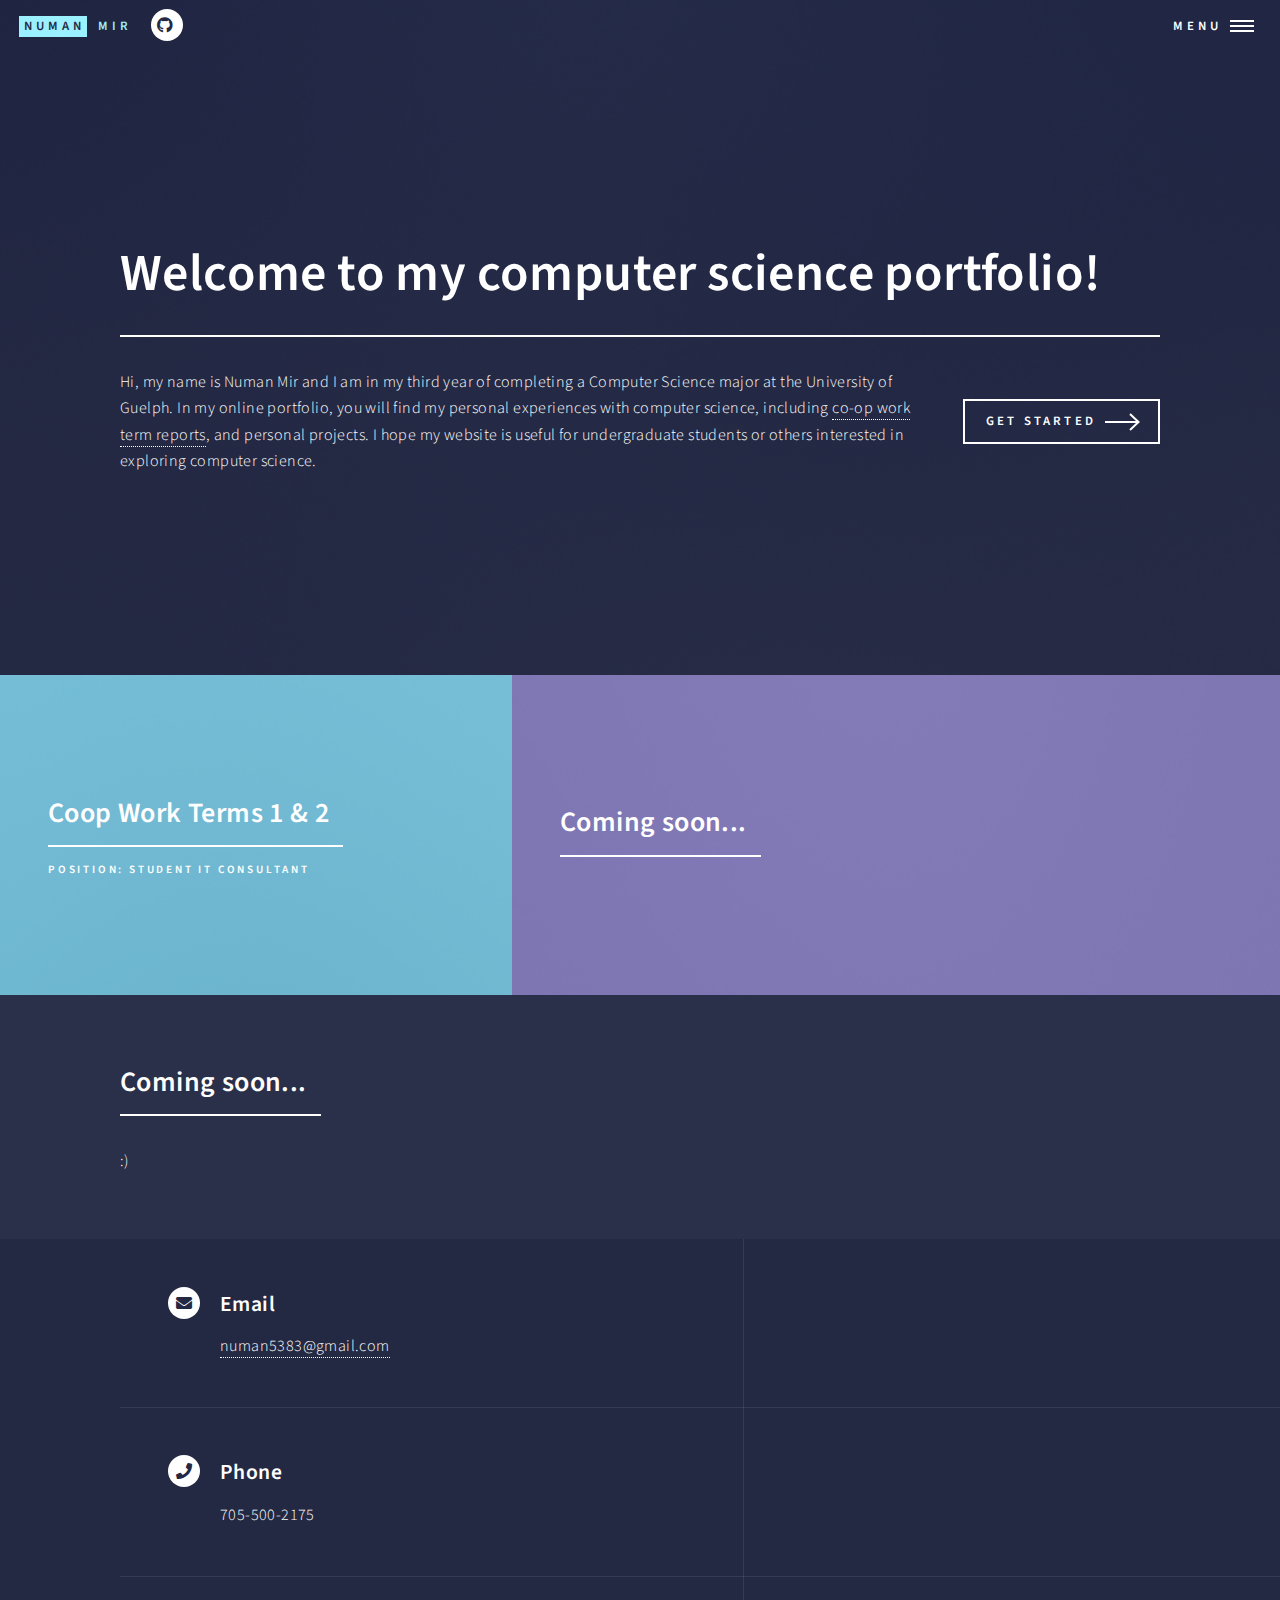
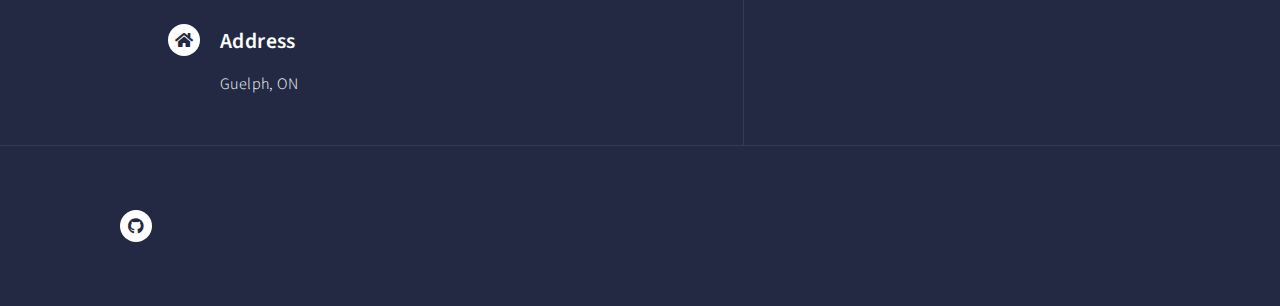
==== index.html @ 73066148 "updating layout" ====
<!DOCTYPE HTML>
<html>
	<head>
		<title>Numan Mir - Computer Science Portfolio</title>
		<meta charset="utf-8" />
		<meta name="viewport" content="width=device-width, initial-scale=1, user-scalable=no" />
		<link rel="stylesheet" href="assets/css/main.css" />
		<noscript><link rel="stylesheet" href="assets/css/noscript.css" /></noscript>
	</head>
	<body class="is-preload">

		<!-- Wrapper -->
			<div id="wrapper">

				<!-- Header -->
					<header id="header" class="alt">
						<a href="index.html" class="logo"><strong>Numan</strong> <span>Mir</span></a>
						<ul class="icons">
								<li><a href="https://github.com/nmir120" class="icon brands alt fa-github"><span class="label">GitHub</span></a></li>
						</ul>
						<nav>
							<a href="#menu">Menu</a>
						</nav>
					</header>

				<!-- Menu -->
					<nav id="menu">
						<ul class="links">
							<li><a href="index.html">Home</a></li>
							<li><a href="wt1_2.html">Co-op Work Terms</a></li>
							<!--
							<li><a href="generic.html">Generic</a></li>
							<li><a href="elements.html">Elements</a></li> 
							-->
						</ul>
							<!--	
							<ul class="actions stacked">
							<li><a href="#" class="button primary fit">Get Started</a></li>
							<li><a href="#" class="button fit">Log In</a></li>
							</ul> -->
					</nav>

				<!-- Banner -->
					<section id="banner" class="major">
						<div class="inner">
							<header class="major">
								<h1>Welcome to my computer science portfolio!</h1>
							</header>
							<div class="content">
								<h20>Hi, my name is Numan Mir and I am in my third year of completing a Computer Science major at the University of Guelph. 
								In my online portfolio, you will find my personal experiences with computer science, including <a href="wt1_2.html" class="link">co-op work term reports</a>, and personal projects.
								I hope my website is useful for undergraduate students or others interested in exploring computer science.
								</h20>
								<ul class="actions">
									<li><a href="#one" class="button next scrolly">Get Started</a></li>
								</ul>
							</div>
						</div>
					</section>

				<!-- Main -->
					<div id="main">

						<!-- One -->
							<section id="one" class="tiles">
								<article>
									<span class="image">
										<img src="images/pic01.jpg" alt="" />
									</span>
									<header class="major">
										<h3><a href="wt1_2.html" class="link">Coop Work Terms 1 & 2</a></h3>
										<p>Position: Student IT Consultant</p>
									</header>
								</article>
								<article>
									<span class="image">
										<img src="images/pic02.jpg" alt="" />
									</span>
									<header class="major">
										<h3>Coming soon...</h3>
									</header>
								</article>
							
							</section>

						<!-- Two -->
							<section id="two">
								<div class="inner">
									<header class="major">
										<h2>Coming soon...</h2>
									</header>
									<p>:)</p>
									
								</div>
							</section>

					</div>

				<!-- Contact -->
					<section id="contact">
						<div class="inner">
						<!--	<section>
								<form method="post" action="#">
									<div class="fields">
										<div class="field half">
											<label for="name">Name</label>
											<input type="text" name="name" id="name" />
										</div>
										<div class="field half">
											<label for="email">Email</label>
											<input type="text" name="email" id="email" />
										</div>
										<div class="field">
											<label for="message">Message</label>
											<textarea name="message" id="message" rows="6"></textarea>
										</div>
									</div>
									<ul class="actions">
										<li><input type="submit" value="Send Message" class="primary" /></li>
										<li><input type="reset" value="Clear" /></li>
									</ul>
								</form>
							</section> -->
							<section class="split">
								<section>
									<div class="contact-method">
										<span class="icon solid alt fa-envelope"></span>
										<h3>Email</h3>
										<a href="#">numan5383@gmail.com</a>
									</div>
								</section>
								<section>
									<div class="contact-method">
										<span class="icon solid alt fa-phone"></span>
										<h3>Phone</h3>
										<span>705-500-2175</span>
									</div>
								</section>
								<section>
									<div class="contact-method">
										<span class="icon solid alt fa-home"></span>
										<h3>Address</h3>
										<span>Guelph, ON</span>
									</div>
								</section>
							</section>
						</div>
					</section>

				<!-- Footer -->
					<footer id="footer">
						<div class="inner">
							<ul class="icons">
								<!-- <li><a href="#" class="icon brands alt fa-twitter"><span class="label">Twitter</span></a></li> 
								<li><a href="#" class="icon brands alt fa-facebook-f"><span class="label">Facebook</span></a></li>
								<li><a href="#" class="icon brands alt fa-instagram"><span class="label">Instagram</span></a></li> 
								<li><a href="#" class="icon brands alt fa-linkedin-in"><span class="label">LinkedIn</span></a></li>-->
								<li><a href="#" class="icon brands alt fa-github"><span class="label">GitHub</span></a></li>
								
							</ul>
							
						</div>
					</footer>

			</div>

		<!-- Scripts -->
			<script src="assets/js/jquery.min.js"></script>
			<script src="assets/js/jquery.scrolly.min.js"></script>
			<script src="assets/js/jquery.scrollex.min.js"></script>
			<script src="assets/js/browser.min.js"></script>
			<script src="assets/js/breakpoints.min.js"></script>
			<script src="assets/js/util.js"></script>
			<script src="assets/js/main.js"></script>

	</body>
</html>
---- assets/css/main.css ----
@import url(fontawesome-all.min.css);
@import url("https://fonts.googleapis.com/css?family=Source+Sans+Pro:300,300italic,600,600italic");

/*
	Forty by HTML5 UP
	html5up.net | @ajlkn
	Free for personal and commercial use under the CCA 3.0 license (html5up.net/license)
*/

html, body, div, span, applet, object,
iframe, h1, h2, h3, h4, h5, h6, p, blockquote,
pre, a, abbr, acronym, address, big, cite,
code, del, dfn, em, img, ins, kbd, q, s, samp,
small, strike, strong, sub, sup, tt, var, b,
u, i, center, dl, dt, dd, ol, ul, li, fieldset,
form, label, legend, table, caption, tbody,
tfoot, thead, tr, th, td, article, aside,
canvas, details, embed, figure, figcaption,
footer, header, hgroup, menu, nav, output, ruby,
section, summary, time, mark, audio, video {
	margin: 0;
	padding: 0;
	border: 0;
	font-size: 100%;
	font: inherit;
	vertical-align: baseline;}

article, aside, details, figcaption, figure,
footer, header, hgroup, menu, nav, section {
	display: block;}

body {
	line-height: 1;
}

ol, ul {
	list-style: none;
}

blockquote, q {
	quotes: none;
}

	blockquote:before, blockquote:after, q:before, q:after {
		content: '';
		content: none;
	}

table {
	border-collapse: collapse;
	border-spacing: 0;
}

body {
	-webkit-text-size-adjust: none;
}

mark {
	background-color: transparent;
	color: inherit;
}

input::-moz-focus-inner {
	border: 0;
	padding: 0;
}

input, select, textarea {
	-moz-appearance: none;
	-webkit-appearance: none;
	-ms-appearance: none;
	appearance: none;
}

/* Basic */

	@-ms-viewport {
		width: device-width;
	}

	body {
		-ms-overflow-style: scrollbar;
	}

	@media screen and (max-width: 480px) {

		html, body {
			min-width: 320px;
		}

	}

	html {
		box-sizing: border-box;
	}

	*, *:before, *:after {
		box-sizing: inherit;
	}

	body {
		background: #242943;
	}

		body.is-preload *, body.is-preload *:before, body.is-preload *:after {
			-moz-animation: none !important;
			-webkit-animation: none !important;
			-ms-animation: none !important;
			animation: none !important;
			-moz-transition: none !important;
			-webkit-transition: none !important;
			-ms-transition: none !important;
			transition: none !important;
		}

/* Type */

	body, input, select, textarea {
		color: #ffffff;
		font-family: "Source Sans Pro", Helvetica, sans-serif;
		font-size: 17pt;
		font-weight: 300;
		letter-spacing: 0.025em;
		line-height: 1.65;
	}

		@media screen and (max-width: 1680px) {

			body, input, select, textarea {
				font-size: 14pt;
			}

		}

		@media screen and (max-width: 1280px) {

			body, input, select, textarea {
				font-size: 12pt;
			}

		}

		@media screen and (max-width: 360px) {

			body, input, select, textarea {
				font-size: 11pt;
			}

		}

	a {
		-moz-transition: color 0.2s ease-in-out, border-bottom-color 0.2s ease-in-out;
		-webkit-transition: color 0.2s ease-in-out, border-bottom-color 0.2s ease-in-out;
		-ms-transition: color 0.2s ease-in-out, border-bottom-color 0.2s ease-in-out;
		transition: color 0.2s ease-in-out, border-bottom-color 0.2s ease-in-out;
		border-bottom: dotted 1px;
		color: inherit;
		text-decoration: none;
	}

		a:hover {
			border-bottom-color: transparent;
			color: #9bf1ff !important;
		}

		a:active {
			color: #53e3fb !important;
		}

	strong, b {
		color: #ffffff;
		font-weight: 600;
	}

	em, i {
		font-style: italic;
	}

	p {
		margin: 0 0 2em 0;
	}

	h1, h2, h3, h4, h5, h6 {
		color: #ffffff;
		font-weight: 600;
		line-height: 1.65;
		margin: 0 0 1em 0;
	}

		h1 a, h2 a, h3 a, h4 a, h5 a, h6 a {
			color: inherit;
			border-bottom: 0;
		}

	h1 {
		font-size: 2.5em;
	}

	h2 {
		font-size: 1.75em;
	}

	h3 {
		font-size: 1.35em;
	}

	h4 {
		font-size: 1.1em;
	}

	h5 {
		font-size: 0.9em;
	}

	h6 {
		font-size: 0.7em;
	}

	@media screen and (max-width: 736px) {

		h1 {
			font-size: 2em;
		}

		h2 {
			font-size: 1.5em;
		}

		h3 {
			font-size: 1.25em;
		}

	}

	sub {
		font-size: 0.8em;
		position: relative;
		top: 0.5em;
	}

	sup {
		font-size: 0.8em;
		position: relative;
		top: -0.5em;
	}

	blockquote {
		border-left: solid 4px rgba(212, 212, 255, 0.1);
		font-style: italic;
		margin: 0 0 2em 0;
		padding: 0.5em 0 0.5em 2em;
	}

	code {
		background: rgba(212, 212, 255, 0.035);
		font-family: "Courier New", monospace;
		font-size: 0.9em;
		margin: 0 0.25em;
		padding: 0.25em 0.65em;
	}

	pre {
		-webkit-overflow-scrolling: touch;
		font-family: "Courier New", monospace;
		font-size: 0.9em;
		margin: 0 0 2em 0;
	}

		pre code {
			display: block;
			line-height: 1.75;
			padding: 1em 1.5em;
			overflow-x: auto;
		}

	hr {
		border: 0;
		border-bottom: solid 1px rgba(212, 212, 255, 0.1);
		margin: 2em 0;
	}

		hr.major {
			margin: 3em 0;
		}

	.align-left {
		text-align: left;
	}

	.align-center {
		text-align: center;
	}

	.align-right {
		text-align: right;
	}

/* Row */

	.row {
		display: flex;
		flex-wrap: wrap;
		box-sizing: border-box;
		align-items: stretch;
	}

		.row > * {
			box-sizing: border-box;
		}

		.row.gtr-uniform > * > :last-child {
			margin-bottom: 0;
		}

		.row.aln-left {
			justify-content: flex-start;
		}

		.row.aln-center {
			justify-content: center;
		}

		.row.aln-right {
			justify-content: flex-end;
		}

		.row.aln-top {
			align-items: flex-start;
		}

		.row.aln-middle {
			align-items: center;
		}

		.row.aln-bottom {
			align-items: flex-end;
		}

		.row > .imp {
			order: -1;
		}

		.row > .col-1 {
			width: 8.33333%;
		}

		.row > .off-1 {
			margin-left: 8.33333%;
		}

		.row > .col-2 {
			width: 16.66667%;
		}

		.row > .off-2 {
			margin-left: 16.66667%;
		}

		.row > .col-3 {
			width: 25%;
		}

		.row > .off-3 {
			margin-left: 25%;
		}

		.row > .col-4 {
			width: 33.33333%;
		}

		.row > .off-4 {
			margin-left: 33.33333%;
		}

		.row > .col-5 {
			width: 41.66667%;
		}

		.row > .off-5 {
			margin-left: 41.66667%;
		}

		.row > .col-6 {
			width: 50%;
		}

		.row > .off-6 {
			margin-left: 50%;
		}

		.row > .col-7 {
			width: 58.33333%;
		}

		.row > .off-7 {
			margin-left: 58.33333%;
		}

		.row > .col-8 {
			width: 66.66667%;
		}

		.row > .off-8 {
			margin-left: 66.66667%;
		}

		.row > .col-9 {
			width: 75%;
		}

		.row > .off-9 {
			margin-left: 75%;
		}

		.row > .col-10 {
			width: 83.33333%;
		}

		.row > .off-10 {
			margin-left: 83.33333%;
		}

		.row > .col-11 {
			width: 91.66667%;
		}

		.row > .off-11 {
			margin-left: 91.66667%;
		}

		.row > .col-12 {
			width: 100%;
		}

		.row > .off-12 {
			margin-left: 100%;
		}

		.row.gtr-0 {
			margin-top: 0;
			margin-left: 0em;
		}

			.row.gtr-0 > * {
				padding: 0 0 0 0em;
			}

			.row.gtr-0.gtr-uniform {
				margin-top: 0em;
			}

				.row.gtr-0.gtr-uniform > * {
					padding-top: 0em;
				}

		.row.gtr-25 {
			margin-top: 0;
			margin-left: -0.5em;
		}

			.row.gtr-25 > * {
				padding: 0 0 0 0.5em;
			}

			.row.gtr-25.gtr-uniform {
				margin-top: -0.5em;
			}

				.row.gtr-25.gtr-uniform > * {
					padding-top: 0.5em;
				}

		.row.gtr-50 {
			margin-top: 0;
			margin-left: -1em;
		}

			.row.gtr-50 > * {
				padding: 0 0 0 1em;
			}

			.row.gtr-50.gtr-uniform {
				margin-top: -1em;
			}

				.row.gtr-50.gtr-uniform > * {
					padding-top: 1em;
				}

		.row {
			margin-top: 0;
			margin-left: -2em;
		}

			.row > * {
				padding: 0 0 0 2em;
			}

			.row.gtr-uniform {
				margin-top: -2em;
			}

				.row.gtr-uniform > * {
					padding-top: 2em;
				}

		.row.gtr-150 {
			margin-top: 0;
			margin-left: -3em;
		}

			.row.gtr-150 > * {
				padding: 0 0 0 3em;
			}

			.row.gtr-150.gtr-uniform {
				margin-top: -3em;
			}

				.row.gtr-150.gtr-uniform > * {
					padding-top: 3em;
				}

		.row.gtr-200 {
			margin-top: 0;
			margin-left: -4em;
		}

			.row.gtr-200 > * {
				padding: 0 0 0 4em;
			}

			.row.gtr-200.gtr-uniform {
				margin-top: -4em;
			}

				.row.gtr-200.gtr-uniform > * {
					padding-top: 4em;
				}

		@media screen and (max-width: 1680px) {

			.row {
				display: flex;
				flex-wrap: wrap;
				box-sizing: border-box;
				align-items: stretch;
			}

				.row > * {
					box-sizing: border-box;
				}

				.row.gtr-uniform > * > :last-child {
					margin-bottom: 0;
				}

				.row.aln-left {
					justify-content: flex-start;
				}

				.row.aln-center {
					justify-content: center;
				}

				.row.aln-right {
					justify-content: flex-end;
				}

				.row.aln-top {
					align-items: flex-start;
				}

				.row.aln-middle {
					align-items: center;
				}

				.row.aln-bottom {
					align-items: flex-end;
				}

				.row > .imp-xlarge {
					order: -1;
				}

				.row > .col-1-xlarge {
					width: 8.33333%;
				}

				.row > .off-1-xlarge {
					margin-left: 8.33333%;
				}

				.row > .col-2-xlarge {
					width: 16.66667%;
				}

				.row > .off-2-xlarge {
					margin-left: 16.66667%;
				}

				.row > .col-3-xlarge {
					width: 25%;
				}

				.row > .off-3-xlarge {
					margin-left: 25%;
				}

				.row > .col-4-xlarge {
					width: 33.33333%;
				}

				.row > .off-4-xlarge {
					margin-left: 33.33333%;
				}

				.row > .col-5-xlarge {
					width: 41.66667%;
				}

				.row > .off-5-xlarge {
					margin-left: 41.66667%;
				}

				.row > .col-6-xlarge {
					width: 50%;
				}

				.row > .off-6-xlarge {
					margin-left: 50%;
				}

				.row > .col-7-xlarge {
					width: 58.33333%;
				}

				.row > .off-7-xlarge {
					margin-left: 58.33333%;
				}

				.row > .col-8-xlarge {
					width: 66.66667%;
				}

				.row > .off-8-xlarge {
					margin-left: 66.66667%;
				}

				.row > .col-9-xlarge {
					width: 75%;
				}

				.row > .off-9-xlarge {
					margin-left: 75%;
				}

				.row > .col-10-xlarge {
					width: 83.33333%;
				}

				.row > .off-10-xlarge {
					margin-left: 83.33333%;
				}

				.row > .col-11-xlarge {
					width: 91.66667%;
				}

				.row > .off-11-xlarge {
					margin-left: 91.66667%;
				}

				.row > .col-12-xlarge {
					width: 100%;
				}

				.row > .off-12-xlarge {
					margin-left: 100%;
				}

				.row.gtr-0 {
					margin-top: 0;
					margin-left: 0em;
				}

					.row.gtr-0 > * {
						padding: 0 0 0 0em;
					}

					.row.gtr-0.gtr-uniform {
						margin-top: 0em;
					}

						.row.gtr-0.gtr-uniform > * {
							padding-top: 0em;
						}

				.row.gtr-25 {
					margin-top: 0;
					margin-left: -0.5em;
				}

					.row.gtr-25 > * {
						padding: 0 0 0 0.5em;
					}

					.row.gtr-25.gtr-uniform {
						margin-top: -0.5em;
					}

						.row.gtr-25.gtr-uniform > * {
							padding-top: 0.5em;
						}

				.row.gtr-50 {
					margin-top: 0;
					margin-left: -1em;
				}

					.row.gtr-50 > * {
						padding: 0 0 0 1em;
					}

					.row.gtr-50.gtr-uniform {
						margin-top: -1em;
					}

						.row.gtr-50.gtr-uniform > * {
							padding-top: 1em;
						}

				.row {
					margin-top: 0;
					margin-left: -2em;
				}

					.row > * {
						padding: 0 0 0 2em;
					}

					.row.gtr-uniform {
						margin-top: -2em;
					}

						.row.gtr-uniform > * {
							padding-top: 2em;
						}

				.row.gtr-150 {
					margin-top: 0;
					margin-left: -3em;
				}

					.row.gtr-150 > * {
						padding: 0 0 0 3em;
					}

					.row.gtr-150.gtr-uniform {
						margin-top: -3em;
					}

						.row.gtr-150.gtr-uniform > * {
							padding-top: 3em;
						}

				.row.gtr-200 {
					margin-top: 0;
					margin-left: -4em;
				}

					.row.gtr-200 > * {
						padding: 0 0 0 4em;
					}

					.row.gtr-200.gtr-uniform {
						margin-top: -4em;
					}

						.row.gtr-200.gtr-uniform > * {
							padding-top: 4em;
						}

		}

		@media screen and (max-width: 1280px) {

			.row {
				display: flex;
				flex-wrap: wrap;
				box-sizing: border-box;
				align-items: stretch;
			}

				.row > * {
					box-sizing: border-box;
				}

				.row.gtr-uniform > * > :last-child {
					margin-bottom: 0;
				}

				.row.aln-left {
					justify-content: flex-start;
				}

				.row.aln-center {
					justify-content: center;
				}

				.row.aln-right {
					justify-content: flex-end;
				}

				.row.aln-top {
					align-items: flex-start;
				}

				.row.aln-middle {
					align-items: center;
				}

				.row.aln-bottom {
					align-items: flex-end;
				}

				.row > .imp-large {
					order: -1;
				}

				.row > .col-1-large {
					width: 8.33333%;
				}

				.row > .off-1-large {
					margin-left: 8.33333%;
				}

				.row > .col-2-large {
					width: 16.66667%;
				}

				.row > .off-2-large {
					margin-left: 16.66667%;
				}

				.row > .col-3-large {
					width: 25%;
				}

				.row > .off-3-large {
					margin-left: 25%;
				}

				.row > .col-4-large {
					width: 33.33333%;
				}

				.row > .off-4-large {
					margin-left: 33.33333%;
				}

				.row > .col-5-large {
					width: 41.66667%;
				}

				.row > .off-5-large {
					margin-left: 41.66667%;
				}

				.row > .col-6-large {
					width: 50%;
				}

				.row > .off-6-large {
					margin-left: 50%;
				}

				.row > .col-7-large {
					width: 58.33333%;
				}

				.row > .off-7-large {
					margin-left: 58.33333%;
				}

				.row > .col-8-large {
					width: 66.66667%;
				}

				.row > .off-8-large {
					margin-left: 66.66667%;
				}

				.row > .col-9-large {
					width: 75%;
				}

				.row > .off-9-large {
					margin-left: 75%;
				}

				.row > .col-10-large {
					width: 83.33333%;
				}

				.row > .off-10-large {
					margin-left: 83.33333%;
				}

				.row > .col-11-large {
					width: 91.66667%;
				}

				.row > .off-11-large {
					margin-left: 91.66667%;
				}

				.row > .col-12-large {
					width: 100%;
				}

				.row > .off-12-large {
					margin-left: 100%;
				}

				.row.gtr-0 {
					margin-top: 0;
					margin-left: 0em;
				}

					.row.gtr-0 > * {
						padding: 0 0 0 0em;
					}

					.row.gtr-0.gtr-uniform {
						margin-top: 0em;
					}

						.row.gtr-0.gtr-uniform > * {
							padding-top: 0em;
						}

				.row.gtr-25 {
					margin-top: 0;
					margin-left: -0.375em;
				}

					.row.gtr-25 > * {
						padding: 0 0 0 0.375em;
					}

					.row.gtr-25.gtr-uniform {
						margin-top: -0.375em;
					}

						.row.gtr-25.gtr-uniform > * {
							padding-top: 0.375em;
						}

				.row.gtr-50 {
					margin-top: 0;
					margin-left: -0.75em;
				}

					.row.gtr-50 > * {
						padding: 0 0 0 0.75em;
					}

					.row.gtr-50.gtr-uniform {
						margin-top: -0.75em;
					}

						.row.gtr-50.gtr-uniform > * {
							padding-top: 0.75em;
						}

				.row {
					margin-top: 0;
					margin-left: -1.5em;
				}

					.row > * {
						padding: 0 0 0 1.5em;
					}

					.row.gtr-uniform {
						margin-top: -1.5em;
					}

						.row.gtr-uniform > * {
							padding-top: 1.5em;
						}

				.row.gtr-150 {
					margin-top: 0;
					margin-left: -2.25em;
				}

					.row.gtr-150 > * {
						padding: 0 0 0 2.25em;
					}

					.row.gtr-150.gtr-uniform {
						margin-top: -2.25em;
					}

						.row.gtr-150.gtr-uniform > * {
							padding-top: 2.25em;
						}

				.row.gtr-200 {
					margin-top: 0;
					margin-left: -3em;
				}

					.row.gtr-200 > * {
						padding: 0 0 0 3em;
					}

					.row.gtr-200.gtr-uniform {
						margin-top: -3em;
					}

						.row.gtr-200.gtr-uniform > * {
							padding-top: 3em;
						}

		}

		@media screen and (max-width: 980px) {

			.row {
				display: flex;
				flex-wrap: wrap;
				box-sizing: border-box;
				align-items: stretch;
			}

				.row > * {
					box-sizing: border-box;
				}

				.row.gtr-uniform > * > :last-child {
					margin-bottom: 0;
				}

				.row.aln-left {
					justify-content: flex-start;
				}

				.row.aln-center {
					justify-content: center;
				}

				.row.aln-right {
					justify-content: flex-end;
				}

				.row.aln-top {
					align-items: flex-start;
				}

				.row.aln-middle {
					align-items: center;
				}

				.row.aln-bottom {
					align-items: flex-end;
				}

				.row > .imp-medium {
					order: -1;
				}

				.row > .col-1-medium {
					width: 8.33333%;
				}

				.row > .off-1-medium {
					margin-left: 8.33333%;
				}

				.row > .col-2-medium {
					width: 16.66667%;
				}

				.row > .off-2-medium {
					margin-left: 16.66667%;
				}

				.row > .col-3-medium {
					width: 25%;
				}

				.row > .off-3-medium {
					margin-left: 25%;
				}

				.row > .col-4-medium {
					width: 33.33333%;
				}

				.row > .off-4-medium {
					margin-left: 33.33333%;
				}

				.row > .col-5-medium {
					width: 41.66667%;
				}

				.row > .off-5-medium {
					margin-left: 41.66667%;
				}

				.row > .col-6-medium {
					width: 50%;
				}

				.row > .off-6-medium {
					margin-left: 50%;
				}

				.row > .col-7-medium {
					width: 58.33333%;
				}

				.row > .off-7-medium {
					margin-left: 58.33333%;
				}

				.row > .col-8-medium {
					width: 66.66667%;
				}

				.row > .off-8-medium {
					margin-left: 66.66667%;
				}

				.row > .col-9-medium {
					width: 75%;
				}

				.row > .off-9-medium {
					margin-left: 75%;
				}

				.row > .col-10-medium {
					width: 83.33333%;
				}

				.row > .off-10-medium {
					margin-left: 83.33333%;
				}

				.row > .col-11-medium {
					width: 91.66667%;
				}

				.row > .off-11-medium {
					margin-left: 91.66667%;
				}

				.row > .col-12-medium {
					width: 100%;
				}

				.row > .off-12-medium {
					margin-left: 100%;
				}

				.row.gtr-0 {
					margin-top: 0;
					margin-left: 0em;
				}

					.row.gtr-0 > * {
						padding: 0 0 0 0em;
					}

					.row.gtr-0.gtr-uniform {
						margin-top: 0em;
					}

						.row.gtr-0.gtr-uniform > * {
							padding-top: 0em;
						}

				.row.gtr-25 {
					margin-top: 0;
					margin-left: -0.375em;
				}

					.row.gtr-25 > * {
						padding: 0 0 0 0.375em;
					}

					.row.gtr-25.gtr-uniform {
						margin-top: -0.375em;
					}

						.row.gtr-25.gtr-uniform > * {
							padding-top: 0.375em;
						}

				.row.gtr-50 {
					margin-top: 0;
					margin-left: -0.75em;
				}

					.row.gtr-50 > * {
						padding: 0 0 0 0.75em;
					}

					.row.gtr-50.gtr-uniform {
						margin-top: -0.75em;
					}

						.row.gtr-50.gtr-uniform > * {
							padding-top: 0.75em;
						}

				.row {
					margin-top: 0;
					margin-left: -1.5em;
				}

					.row > * {
						padding: 0 0 0 1.5em;
					}

					.row.gtr-uniform {
						margin-top: -1.5em;
					}

						.row.gtr-uniform > * {
							padding-top: 1.5em;
						}

				.row.gtr-150 {
					margin-top: 0;
					margin-left: -2.25em;
				}

					.row.gtr-150 > * {
						padding: 0 0 0 2.25em;
					}

					.row.gtr-150.gtr-uniform {
						margin-top: -2.25em;
					}

						.row.gtr-150.gtr-uniform > * {
							padding-top: 2.25em;
						}

				.row.gtr-200 {
					margin-top: 0;
					margin-left: -3em;
				}

					.row.gtr-200 > * {
						padding: 0 0 0 3em;
					}

					.row.gtr-200.gtr-uniform {
						margin-top: -3em;
					}

						.row.gtr-200.gtr-uniform > * {
							padding-top: 3em;
						}

		}

		@media screen and (max-width: 736px) {

			.row {
				display: flex;
				flex-wrap: wrap;
				box-sizing: border-box;
				align-items: stretch;
			}

				.row > * {
					box-sizing: border-box;
				}

				.row.gtr-uniform > * > :last-child {
					margin-bottom: 0;
				}

				.row.aln-left {
					justify-content: flex-start;
				}

				.row.aln-center {
					justify-content: center;
				}

				.row.aln-right {
					justify-content: flex-end;
				}

				.row.aln-top {
					align-items: flex-start;
				}

				.row.aln-middle {
					align-items: center;
				}

				.row.aln-bottom {
					align-items: flex-end;
				}

				.row > .imp-small {
					order: -1;
				}

				.row > .col-1-small {
					width: 8.33333%;
				}

				.row > .off-1-small {
					margin-left: 8.33333%;
				}

				.row > .col-2-small {
					width: 16.66667%;
				}

				.row > .off-2-small {
					margin-left: 16.66667%;
				}

				.row > .col-3-small {
					width: 25%;
				}

				.row > .off-3-small {
					margin-left: 25%;
				}

				.row > .col-4-small {
					width: 33.33333%;
				}

				.row > .off-4-small {
					margin-left: 33.33333%;
				}

				.row > .col-5-small {
					width: 41.66667%;
				}

				.row > .off-5-small {
					margin-left: 41.66667%;
				}

				.row > .col-6-small {
					width: 50%;
				}

				.row > .off-6-small {
					margin-left: 50%;
				}

				.row > .col-7-small {
					width: 58.33333%;
				}

				.row > .off-7-small {
					margin-left: 58.33333%;
				}

				.row > .col-8-small {
					width: 66.66667%;
				}

				.row > .off-8-small {
					margin-left: 66.66667%;
				}

				.row > .col-9-small {
					width: 75%;
				}

				.row > .off-9-small {
					margin-left: 75%;
				}

				.row > .col-10-small {
					width: 83.33333%;
				}

				.row > .off-10-small {
					margin-left: 83.33333%;
				}

				.row > .col-11-small {
					width: 91.66667%;
				}

				.row > .off-11-small {
					margin-left: 91.66667%;
				}

				.row > .col-12-small {
					width: 100%;
				}

				.row > .off-12-small {
					margin-left: 100%;
				}

				.row.gtr-0 {
					margin-top: 0;
					margin-left: 0em;
				}

					.row.gtr-0 > * {
						padding: 0 0 0 0em;
					}

					.row.gtr-0.gtr-uniform {
						margin-top: 0em;
					}

						.row.gtr-0.gtr-uniform > * {
							padding-top: 0em;
						}

				.row.gtr-25 {
					margin-top: 0;
					margin-left: -0.3125em;
				}

					.row.gtr-25 > * {
						padding: 0 0 0 0.3125em;
					}

					.row.gtr-25.gtr-uniform {
						margin-top: -0.3125em;
					}

						.row.gtr-25.gtr-uniform > * {
							padding-top: 0.3125em;
						}

				.row.gtr-50 {
					margin-top: 0;
					margin-left: -0.625em;
				}

					.row.gtr-50 > * {
						padding: 0 0 0 0.625em;
					}

					.row.gtr-50.gtr-uniform {
						margin-top: -0.625em;
					}

						.row.gtr-50.gtr-uniform > * {
							padding-top: 0.625em;
						}

				.row {
					margin-top: 0;
					margin-left: -1.25em;
				}

					.row > * {
						padding: 0 0 0 1.25em;
					}

					.row.gtr-uniform {
						margin-top: -1.25em;
					}

						.row.gtr-uniform > * {
							padding-top: 1.25em;
						}

				.row.gtr-150 {
					margin-top: 0;
					margin-left: -1.875em;
				}

					.row.gtr-150 > * {
						padding: 0 0 0 1.875em;
					}

					.row.gtr-150.gtr-uniform {
						margin-top: -1.875em;
					}

						.row.gtr-150.gtr-uniform > * {
							padding-top: 1.875em;
						}

				.row.gtr-200 {
					margin-top: 0;
					margin-left: -2.5em;
				}

					.row.gtr-200 > * {
						padding: 0 0 0 2.5em;
					}

					.row.gtr-200.gtr-uniform {
						margin-top: -2.5em;
					}

						.row.gtr-200.gtr-uniform > * {
							padding-top: 2.5em;
						}

		}

		@media screen and (max-width: 480px) {

			.row {
				display: flex;
				flex-wrap: wrap;
				box-sizing: border-box;
				align-items: stretch;
			}

				.row > * {
					box-sizing: border-box;
				}

				.row.gtr-uniform > * > :last-child {
					margin-bottom: 0;
				}

				.row.aln-left {
					justify-content: flex-start;
				}

				.row.aln-center {
					justify-content: center;
				}

				.row.aln-right {
					justify-content: flex-end;
				}

				.row.aln-top {
					align-items: flex-start;
				}

				.row.aln-middle {
					align-items: center;
				}

				.row.aln-bottom {
					align-items: flex-end;
				}

				.row > .imp-xsmall {
					order: -1;
				}

				.row > .col-1-xsmall {
					width: 8.33333%;
				}

				.row > .off-1-xsmall {
					margin-left: 8.33333%;
				}

				.row > .col-2-xsmall {
					width: 16.66667%;
				}

				.row > .off-2-xsmall {
					margin-left: 16.66667%;
				}

				.row > .col-3-xsmall {
					width: 25%;
				}

				.row > .off-3-xsmall {
					margin-left: 25%;
				}

				.row > .col-4-xsmall {
					width: 33.33333%;
				}

				.row > .off-4-xsmall {
					margin-left: 33.33333%;
				}

				.row > .col-5-xsmall {
					width: 41.66667%;
				}

				.row > .off-5-xsmall {
					margin-left: 41.66667%;
				}

				.row > .col-6-xsmall {
					width: 50%;
				}

				.row > .off-6-xsmall {
					margin-left: 50%;
				}

				.row > .col-7-xsmall {
					width: 58.33333%;
				}

				.row > .off-7-xsmall {
					margin-left: 58.33333%;
				}

				.row > .col-8-xsmall {
					width: 66.66667%;
				}

				.row > .off-8-xsmall {
					margin-left: 66.66667%;
				}

				.row > .col-9-xsmall {
					width: 75%;
				}

				.row > .off-9-xsmall {
					margin-left: 75%;
				}

				.row > .col-10-xsmall {
					width: 83.33333%;
				}

				.row > .off-10-xsmall {
					margin-left: 83.33333%;
				}

				.row > .col-11-xsmall {
					width: 91.66667%;
				}

				.row > .off-11-xsmall {
					margin-left: 91.66667%;
				}

				.row > .col-12-xsmall {
					width: 100%;
				}

				.row > .off-12-xsmall {
					margin-left: 100%;
				}

				.row.gtr-0 {
					margin-top: 0;
					margin-left: 0em;
				}

					.row.gtr-0 > * {
						padding: 0 0 0 0em;
					}

					.row.gtr-0.gtr-uniform {
						margin-top: 0em;
					}

						.row.gtr-0.gtr-uniform > * {
							padding-top: 0em;
						}

				.row.gtr-25 {
					margin-top: 0;
					margin-left: -0.3125em;
				}

					.row.gtr-25 > * {
						padding: 0 0 0 0.3125em;
					}

					.row.gtr-25.gtr-uniform {
						margin-top: -0.3125em;
					}

						.row.gtr-25.gtr-uniform > * {
							padding-top: 0.3125em;
						}

				.row.gtr-50 {
					margin-top: 0;
					margin-left: -0.625em;
				}

					.row.gtr-50 > * {
						padding: 0 0 0 0.625em;
					}

					.row.gtr-50.gtr-uniform {
						margin-top: -0.625em;
					}

						.row.gtr-50.gtr-uniform > * {
							padding-top: 0.625em;
						}

				.row {
					margin-top: 0;
					margin-left: -1.25em;
				}

					.row > * {
						padding: 0 0 0 1.25em;
					}

					.row.gtr-uniform {
						margin-top: -1.25em;
					}

						.row.gtr-uniform > * {
							padding-top: 1.25em;
						}

				.row.gtr-150 {
					margin-top: 0;
					margin-left: -1.875em;
				}

					.row.gtr-150 > * {
						padding: 0 0 0 1.875em;
					}

					.row.gtr-150.gtr-uniform {
						margin-top: -1.875em;
					}

						.row.gtr-150.gtr-uniform > * {
							padding-top: 1.875em;
						}

				.row.gtr-200 {
					margin-top: 0;
					margin-left: -2.5em;
				}

					.row.gtr-200 > * {
						padding: 0 0 0 2.5em;
					}

					.row.gtr-200.gtr-uniform {
						margin-top: -2.5em;
					}

						.row.gtr-200.gtr-uniform > * {
							padding-top: 2.5em;
						}

		}

/* Section/Article */

	section.special, article.special {
		text-align: center;
	}

	header.major {
		width: -moz-max-content;
		width: -webkit-max-content;
		width: -ms-max-content;
		width: max-content;
		margin-bottom: 2em;
	}

		header.major > :first-child {
			margin-bottom: 0;
			width: calc(100% + 0.5em);
		}

			header.major > :first-child:after {
				content: '';
				background-color: #ffffff;
				display: block;
				height: 2px;
				margin: 0.325em 0 0.5em 0;
				width: 100%;
			}

		header.major > p {
			font-size: 0.7em;
			font-weight: 600;
			letter-spacing: 0.25em;
			margin-bottom: 0;
			text-transform: uppercase;
		}

		body.is-ie header.major > :first-child:after {
			max-width: 9em;
		}

		body.is-ie header.major > h1:after {
			max-width: 100% !important;
		}

	@media screen and (max-width: 736px) {

		header.major > p br {
			display: none;
		}

	}

/* Form */

	form {
		margin: 0 0 2em 0;
	}

		form > :last-child {
			margin-bottom: 0;
		}

		form > .fields {
			display: -moz-flex;
			display: -webkit-flex;
			display: -ms-flex;
			display: flex;
			-moz-flex-wrap: wrap;
			-webkit-flex-wrap: wrap;
			-ms-flex-wrap: wrap;
			flex-wrap: wrap;
			width: calc(100% + 3em);
			margin: -1.5em 0 2em -1.5em;
		}

			form > .fields > .field {
				-moz-flex-grow: 0;
				-webkit-flex-grow: 0;
				-ms-flex-grow: 0;
				flex-grow: 0;
				-moz-flex-shrink: 0;
				-webkit-flex-shrink: 0;
				-ms-flex-shrink: 0;
				flex-shrink: 0;
				padding: 1.5em 0 0 1.5em;
				width: calc(100% - 1.5em);
			}

				form > .fields > .field.half {
					width: calc(50% - 0.75em);
				}

				form > .fields > .field.third {
					width: calc(100%/3 - 0.5em);
				}

				form > .fields > .field.quarter {
					width: calc(25% - 0.375em);
				}

		@media screen and (max-width: 480px) {

			form > .fields {
				width: calc(100% + 3em);
				margin: -1.5em 0 2em -1.5em;
			}

				form > .fields > .field {
					padding: 1.5em 0 0 1.5em;
					width: calc(100% - 1.5em);
				}

					form > .fields > .field.half {
						width: calc(100% - 1.5em);
					}

					form > .fields > .field.third {
						width: calc(100% - 1.5em);
					}

					form > .fields > .field.quarter {
						width: calc(100% - 1.5em);
					}

		}

	label {
		color: #ffffff;
		display: block;
		font-size: 0.8em;
		font-weight: 600;
		letter-spacing: 0.25em;
		margin: 0 0 1em 0;
		text-transform: uppercase;
	}

	input[type="text"],
	input[type="password"],
	input[type="email"],
	input[type="tel"],
	input[type="search"],
	input[type="url"],
	select,
	textarea {
		-moz-appearance: none;
		-webkit-appearance: none;
		-ms-appearance: none;
		appearance: none;
		background: rgba(212, 212, 255, 0.035);
		border: none;
		border-radius: 0;
		color: inherit;
		display: block;
		outline: 0;
		padding: 0 1em;
		text-decoration: none;
		width: 100%;
	}

		input[type="text"]:invalid,
		input[type="password"]:invalid,
		input[type="email"]:invalid,
		input[type="tel"]:invalid,
		input[type="search"]:invalid,
		input[type="url"]:invalid,
		select:invalid,
		textarea:invalid {
			box-shadow: none;
		}

		input[type="text"]:focus,
		input[type="password"]:focus,
		input[type="email"]:focus,
		input[type="tel"]:focus,
		input[type="search"]:focus,
		input[type="url"]:focus,
		select:focus,
		textarea:focus {
			border-color: #9bf1ff;
			box-shadow: 0 0 0 2px #9bf1ff;
		}

	select {
		background-image: url("data:image/svg+xml;charset=utf8,%3Csvg xmlns='http://www.w3.org/2000/svg' width='40' height='40' preserveAspectRatio='none' viewBox='0 0 40 40'%3E%3Cpath d='M9.4,12.3l10.4,10.4l10.4-10.4c0.2-0.2,0.5-0.4,0.9-0.4c0.3,0,0.6,0.1,0.9,0.4l3.3,3.3c0.2,0.2,0.4,0.5,0.4,0.9 c0,0.4-0.1,0.6-0.4,0.9L20.7,31.9c-0.2,0.2-0.5,0.4-0.9,0.4c-0.3,0-0.6-0.1-0.9-0.4L4.3,17.3c-0.2-0.2-0.4-0.5-0.4-0.9 c0-0.4,0.1-0.6,0.4-0.9l3.3-3.3c0.2-0.2,0.5-0.4,0.9-0.4S9.1,12.1,9.4,12.3z' fill='rgba(212, 212, 255, 0.1)' /%3E%3C/svg%3E");
		background-size: 1.25rem;
		background-repeat: no-repeat;
		background-position: calc(100% - 1rem) center;
		height: 2.75em;
		padding-right: 2.75em;
		text-overflow: ellipsis;
	}

		select option {
			color: #ffffff;
			background: #242943;
		}

		select:focus::-ms-value {
			background-color: transparent;
		}

		select::-ms-expand {
			display: none;
		}

	input[type="text"],
	input[type="password"],
	input[type="email"],
	input[type="tel"],
	input[type="search"],
	input[type="url"],
	select {
		height: 2.75em;
	}

	textarea {
		padding: 0.75em 1em;
	}

	input[type="checkbox"],
	input[type="radio"] {
		-moz-appearance: none;
		-webkit-appearance: none;
		-ms-appearance: none;
		appearance: none;
		display: block;
		float: left;
		margin-right: -2em;
		opacity: 0;
		width: 1em;
		z-index: -1;
	}

		input[type="checkbox"] + label,
		input[type="radio"] + label {
			text-decoration: none;
			color: #ffffff;
			cursor: pointer;
			display: inline-block;
			font-weight: 300;
			padding-left: 2.65em;
			padding-right: 0.75em;
			position: relative;
		}

			input[type="checkbox"] + label:before,
			input[type="radio"] + label:before {
				-moz-osx-font-smoothing: grayscale;
				-webkit-font-smoothing: antialiased;
				display: inline-block;
				font-style: normal;
				font-variant: normal;
				text-rendering: auto;
				line-height: 1;
				text-transform: none !important;
				font-family: 'Font Awesome 5 Free';
				font-weight: 900;
			}

			input[type="checkbox"] + label:before,
			input[type="radio"] + label:before {
				background: rgba(212, 212, 255, 0.035);
				content: '';
				display: inline-block;
				font-size: 0.8em;
				height: 2.0625em;
				left: 0;
				letter-spacing: 0;
				line-height: 2.0625em;
				position: absolute;
				text-align: center;
				top: 0;
				width: 2.0625em;
			}

		input[type="checkbox"]:checked + label:before,
		input[type="radio"]:checked + label:before {
			background: #ffffff;
			border-color: #9bf1ff;
			content: '\f00c';
			color: #242943;
		}

		input[type="checkbox"]:focus + label:before,
		input[type="radio"]:focus + label:before {
			box-shadow: 0 0 0 2px #9bf1ff;
		}

	input[type="radio"] + label:before {
		border-radius: 100%;
	}

	::-webkit-input-placeholder {
		color: rgba(244, 244, 255, 0.2) !important;
		opacity: 1.0;
	}

	:-moz-placeholder {
		color: rgba(244, 244, 255, 0.2) !important;
		opacity: 1.0;
	}

	::-moz-placeholder {
		color: rgba(244, 244, 255, 0.2) !important;
		opacity: 1.0;
	}

	:-ms-input-placeholder {
		color: rgba(244, 244, 255, 0.2) !important;
		opacity: 1.0;
	}

/* Box */

	.box {
		border: solid 1px rgba(212, 212, 255, 0.1);
		margin-bottom: 2em;
		padding: 1.5em;
	}

		.box > :last-child,
		.box > :last-child > :last-child,
		.box > :last-child > :last-child > :last-child {
			margin-bottom: 0;
		}

		.box.alt {
			border: 0;
			border-radius: 0;
			padding: 0;
		}

/* Icon */

	.icon {
		text-decoration: none;
		border-bottom: none;
		position: relative;
	}

		.icon:before {
			-moz-osx-font-smoothing: grayscale;
			-webkit-font-smoothing: antialiased;
			display: inline-block;
			font-style: normal;
			font-variant: normal;
			text-rendering: auto;
			line-height: 1;
			text-transform: none !important;
			font-family: 'Font Awesome 5 Free';
			font-weight: 400;
		}

		.icon > .label {
			display: none;
		}

		.icon:before {
			line-height: inherit;
		}

		.icon.solid:before {
			font-weight: 900;
		}

		.icon.brands:before {
			font-family: 'Font Awesome 5 Brands';
		}

		.icon.alt:before {
			background-color: #ffffff;
			border-radius: 100%;
			color: #242943;
			display: inline-block;
			height: 2em;
			line-height: 2em;
			text-align: center;
			width: 2em;
		}

	a.icon.alt:before {
		-moz-transition: background-color 0.2s ease-in-out;
		-webkit-transition: background-color 0.2s ease-in-out;
		-ms-transition: background-color 0.2s ease-in-out;
		transition: background-color 0.2s ease-in-out;
	}

	a.icon.alt:hover:before {
		background-color: #6fc3df;
	}

	a.icon.alt:active:before {
		background-color: #37a6cb;
	}

/* Image */

	.image {
		border: 0;
		display: inline-block;
		position: relative;
	}

		.image img {
			display: block;
		}

		.image.left, .image.right {
			max-width: 30%;
		}

			.image.left img, .image.right img {
				width: 100%;
			}

		.image.left {
			float: left;
			margin: 0 1.5em 1.25em 0;
			top: 0.25em;
		}

		.image.right {
			float: right;
			margin: 0 0 1.25em 1.5em;
			top: 0.25em;
		}

		.image.fit {
			display: block;
			margin: 0 0 2em 0;
			width: 100%;
		}

			.image.fit img {
				width: 100%;
			}

		.image.main {
			display: block;
			margin: 2.5em 0;
			width: 100%;
		}

			.image.main img {
				width: 100%;
			}

			@media screen and (max-width: 736px) {

				.image.main {
					margin: 1.5em 0;
				}

			}

/* List */

	ol {
		list-style: decimal;
		margin: 0 0 2em 0;
		padding-left: 1.25em;
	}

		ol li {
			padding-left: 0.25em;
		}

	ul {
		list-style: disc;
		margin: 0 0 2em 0;
		padding-left: 1em;
	}

		ul li {
			padding-left: 0.5em;
		}

		ul.alt {
			list-style: none;
			padding-left: 0;
		}

			ul.alt li {
				border-top: solid 1px rgba(212, 212, 255, 0.1);
				padding: 0.5em 0;
			}

				ul.alt li:first-child {
					border-top: 0;
					padding-top: 0;
				}

	dl {
		margin: 0 0 2em 0;
	}

		dl dt {
			display: block;
			font-weight: 600;
			margin: 0 0 1em 0;
		}

		dl dd {
			margin-left: 2em;
		}

/* Actions */

	ul.actions {
		display: -moz-flex;
		display: -webkit-flex;
		display: -ms-flex;
		display: flex;
		cursor: default;
		list-style: none;
		margin-left: -1em;
		padding-left: 0;
	}

		ul.actions li {
			padding: 0 0 0 1em;
			vertical-align: middle;
		}

		ul.actions.special {
			-moz-justify-content: center;
			-webkit-justify-content: center;
			-ms-justify-content: center;
			justify-content: center;
			width: 100%;
			margin-left: 0;
		}

			ul.actions.special li:first-child {
				padding-left: 0;
			}

		ul.actions.stacked {
			-moz-flex-direction: column;
			-webkit-flex-direction: column;
			-ms-flex-direction: column;
			flex-direction: column;
			margin-left: 0;
		}

			ul.actions.stacked li {
				padding: 1.3em 0 0 0;
			}

				ul.actions.stacked li:first-child {
					padding-top: 0;
				}

		ul.actions.fit {
			width: calc(100% + 1em);
		}

			ul.actions.fit li {
				-moz-flex-grow: 1;
				-webkit-flex-grow: 1;
				-ms-flex-grow: 1;
				flex-grow: 1;
				-moz-flex-shrink: 1;
				-webkit-flex-shrink: 1;
				-ms-flex-shrink: 1;
				flex-shrink: 1;
				width: 100%;
			}

				ul.actions.fit li > * {
					width: 100%;
				}

			ul.actions.fit.stacked {
				width: 100%;
			}

/* Icons */

	ul.icons {
		cursor: default;
		list-style: none;
		padding-left: 0;
	}

		ul.icons li {
			display: inline-block;
			padding: 0 1em 0 0;
		}

			ul.icons li:last-child {
				padding-right: 0;
			}

		@media screen and (max-width: 736px) {

			ul.icons li {
				padding: 0 0.75em 0 0;
			}

		}

/* Pagination */

	ul.pagination {
		cursor: default;
		list-style: none;
		padding-left: 0;
	}

		ul.pagination li {
			display: inline-block;
			padding-left: 0;
			vertical-align: middle;
		}

			ul.pagination li > .page {
				-moz-transition: background-color 0.2s ease-in-out, color 0.2s ease-in-out;
				-webkit-transition: background-color 0.2s ease-in-out, color 0.2s ease-in-out;
				-ms-transition: background-color 0.2s ease-in-out, color 0.2s ease-in-out;
				transition: background-color 0.2s ease-in-out, color 0.2s ease-in-out;
				border-bottom: 0;
				display: inline-block;
				font-size: 0.8em;
				font-weight: 600;
				height: 1.5em;
				line-height: 1.5em;
				margin: 0 0.125em;
				min-width: 1.5em;
				padding: 0 0.5em;
				text-align: center;
			}

				ul.pagination li > .page.active {
					background-color: #ffffff;
					color: #242943;
				}

					ul.pagination li > .page.active:hover {
						background-color: #9bf1ff;
						color: #242943 !important;
					}

					ul.pagination li > .page.active:active {
						background-color: #53e3fb;
					}

			ul.pagination li:first-child {
				padding-right: 0.75em;
			}

			ul.pagination li:last-child {
				padding-left: 0.75em;
			}

		@media screen and (max-width: 480px) {

			ul.pagination li:nth-child(n+2):nth-last-child(n+2) {
				display: none;
			}

			ul.pagination li:first-child {
				padding-right: 0;
			}

		}

/* Table */

	.table-wrapper {
		-webkit-overflow-scrolling: touch;
		overflow-x: auto;
	}

	table {
		margin: 0 0 2em 0;
		width: 100%;
	}

		table tbody tr {
			border: solid 1px rgba(212, 212, 255, 0.1);
			border-left: 0;
			border-right: 0;
		}

			table tbody tr:nth-child(2n + 1) {
				background-color: rgba(212, 212, 255, 0.035);
			}

		table td {
			padding: 0.75em 0.75em;
		}

		table th {
			color: #ffffff;
			font-size: 0.9em;
			font-weight: 600;
			padding: 0 0.75em 0.75em 0.75em;
			text-align: left;
		}

		table thead {
			border-bottom: solid 2px rgba(212, 212, 255, 0.1);
		}

		table tfoot {
			border-top: solid 2px rgba(212, 212, 255, 0.1);
		}

		table.alt {
			border-collapse: separate;
		}

			table.alt tbody tr td {
				border: solid 1px rgba(212, 212, 255, 0.1);
				border-left-width: 0;
				border-top-width: 0;
			}

				table.alt tbody tr td:first-child {
					border-left-width: 1px;
				}

			table.alt tbody tr:first-child td {
				border-top-width: 1px;
			}

			table.alt thead {
				border-bottom: 0;
			}

			table.alt tfoot {
				border-top: 0;
			}

/* Button */

	input[type="submit"],
	input[type="reset"],
	input[type="button"],
	button,
	.button {
		-moz-appearance: none;
		-webkit-appearance: none;
		-ms-appearance: none;
		appearance: none;
		-moz-transition: background-color 0.2s ease-in-out, box-shadow 0.2s ease-in-out, color 0.2s ease-in-out;
		-webkit-transition: background-color 0.2s ease-in-out, box-shadow 0.2s ease-in-out, color 0.2s ease-in-out;
		-ms-transition: background-color 0.2s ease-in-out, box-shadow 0.2s ease-in-out, color 0.2s ease-in-out;
		transition: background-color 0.2s ease-in-out, box-shadow 0.2s ease-in-out, color 0.2s ease-in-out;
		background-color: transparent;
		border: 0;
		border-radius: 0;
		box-shadow: inset 0 0 0 2px #ffffff;
		color: #ffffff;
		cursor: pointer;
		display: inline-block;
		font-size: 0.8em;
		font-weight: 600;
		height: 3.5em;
		letter-spacing: 0.25em;
		line-height: 3.5em;
		padding: 0 1.75em;
		text-align: center;
		text-decoration: none;
		text-transform: uppercase;
		white-space: nowrap;
	}

		input[type="submit"]:hover, input[type="submit"]:active,
		input[type="reset"]:hover,
		input[type="reset"]:active,
		input[type="button"]:hover,
		input[type="button"]:active,
		button:hover,
		button:active,
		.button:hover,
		.button:active {
			box-shadow: inset 0 0 0 2px #9bf1ff;
			color: #9bf1ff;
		}

		input[type="submit"]:active,
		input[type="reset"]:active,
		input[type="button"]:active,
		button:active,
		.button:active {
			background-color: rgba(155, 241, 255, 0.1);
			box-shadow: inset 0 0 0 2px #53e3fb;
			color: #53e3fb;
		}

		input[type="submit"].icon:before,
		input[type="reset"].icon:before,
		input[type="button"].icon:before,
		button.icon:before,
		.button.icon:before {
			margin-right: 0.5em;
		}

		input[type="submit"].fit,
		input[type="reset"].fit,
		input[type="button"].fit,
		button.fit,
		.button.fit {
			width: 100%;
		}

		input[type="submit"].small,
		input[type="reset"].small,
		input[type="button"].small,
		button.small,
		.button.small {
			font-size: 0.6em;
		}

		input[type="submit"].large,
		input[type="reset"].large,
		input[type="button"].large,
		button.large,
		.button.large {
			font-size: 1.25em;
			height: 3em;
			line-height: 3em;
		}

		input[type="submit"].next,
		input[type="reset"].next,
		input[type="button"].next,
		button.next,
		.button.next {
			padding-right: 4.5em;
			position: relative;
		}

			input[type="submit"].next:before, input[type="submit"].next:after,
			input[type="reset"].next:before,
			input[type="reset"].next:after,
			input[type="button"].next:before,
			input[type="button"].next:after,
			button.next:before,
			button.next:after,
			.button.next:before,
			.button.next:after {
				-moz-transition: opacity 0.2s ease-in-out;
				-webkit-transition: opacity 0.2s ease-in-out;
				-ms-transition: opacity 0.2s ease-in-out;
				transition: opacity 0.2s ease-in-out;
				background-position: center right;
				background-repeat: no-repeat;
				background-size: 36px 24px;
				content: '';
				display: block;
				height: 100%;
				position: absolute;
				right: 1.5em;
				top: 0;
				vertical-align: middle;
				width: 36px;
			}

			input[type="submit"].next:before,
			input[type="reset"].next:before,
			input[type="button"].next:before,
			button.next:before,
			.button.next:before {
				background-image: url("data:image/svg+xml;charset=utf8,%3Csvg xmlns='http://www.w3.org/2000/svg' xmlns:xlink='http://www.w3.org/1999/xlink' width='36px' height='24px' viewBox='0 0 36 24' zoomAndPan='disable'%3E%3Cstyle%3Eline %7B stroke: %23ffffff%3B stroke-width: 2px%3B %7D%3C/style%3E%3Cline x1='0' y1='12' x2='34' y2='12' /%3E%3Cline x1='25' y1='4' x2='34' y2='12.5' /%3E%3Cline x1='25' y1='20' x2='34' y2='11.5' /%3E%3C/svg%3E");
			}

			input[type="submit"].next:after,
			input[type="reset"].next:after,
			input[type="button"].next:after,
			button.next:after,
			.button.next:after {
				background-image: url("data:image/svg+xml;charset=utf8,%3Csvg xmlns='http://www.w3.org/2000/svg' xmlns:xlink='http://www.w3.org/1999/xlink' width='36px' height='24px' viewBox='0 0 36 24' zoomAndPan='disable'%3E%3Cstyle%3Eline %7B stroke: %239bf1ff%3B stroke-width: 2px%3B %7D%3C/style%3E%3Cline x1='0' y1='12' x2='34' y2='12' /%3E%3Cline x1='25' y1='4' x2='34' y2='12.5' /%3E%3Cline x1='25' y1='20' x2='34' y2='11.5' /%3E%3C/svg%3E");
				opacity: 0;
				z-index: 1;
			}

			input[type="submit"].next:hover:after, input[type="submit"].next:active:after,
			input[type="reset"].next:hover:after,
			input[type="reset"].next:active:after,
			input[type="button"].next:hover:after,
			input[type="button"].next:active:after,
			button.next:hover:after,
			button.next:active:after,
			.button.next:hover:after,
			.button.next:active:after {
				opacity: 1;
			}

			@media screen and (max-width: 1280px) {

				input[type="submit"].next,
				input[type="reset"].next,
				input[type="button"].next,
				button.next,
				.button.next {
					padding-right: 5em;
				}

			}

		input[type="submit"].primary,
		input[type="reset"].primary,
		input[type="button"].primary,
		button.primary,
		.button.primary {
			background-color: #ffffff;
			box-shadow: none;
			color: #242943;
		}

			input[type="submit"].primary:hover, input[type="submit"].primary:active,
			input[type="reset"].primary:hover,
			input[type="reset"].primary:active,
			input[type="button"].primary:hover,
			input[type="button"].primary:active,
			button.primary:hover,
			button.primary:active,
			.button.primary:hover,
			.button.primary:active {
				background-color: #9bf1ff;
				color: #242943 !important;
			}

			input[type="submit"].primary:active,
			input[type="reset"].primary:active,
			input[type="button"].primary:active,
			button.primary:active,
			.button.primary:active {
				background-color: #53e3fb;
			}

		input[type="submit"].disabled, input[type="submit"]:disabled,
		input[type="reset"].disabled,
		input[type="reset"]:disabled,
		input[type="button"].disabled,
		input[type="button"]:disabled,
		button.disabled,
		button:disabled,
		.button.disabled,
		.button:disabled {
			pointer-events: none;
			cursor: default;
			opacity: 0.25;
		}

/* Tiles */

	.tiles {
		display: -moz-flex;
		display: -webkit-flex;
		display: -ms-flex;
		display: flex;
		-moz-flex-wrap: wrap;
		-webkit-flex-wrap: wrap;
		-ms-flex-wrap: wrap;
		flex-wrap: wrap;
		border-top: 0 !important;
	}

		.tiles + * {
			border-top: 0 !important;
		}

		.tiles article {
			-moz-align-items: center;
			-webkit-align-items: center;
			-ms-align-items: center;
			align-items: center;
			display: -moz-flex;
			display: -webkit-flex;
			display: -ms-flex;
			display: flex;
			-moz-transition: -moz-transform 0.25s ease, opacity 0.25s ease, -moz-filter 1s ease, -webkit-filter 1s ease;
			-webkit-transition: -webkit-transform 0.25s ease, opacity 0.25s ease, -webkit-filter 1s ease, -webkit-filter 1s ease;
			-ms-transition: -ms-transform 0.25s ease, opacity 0.25s ease, -ms-filter 1s ease, -webkit-filter 1s ease;
			transition: transform 0.25s ease, opacity 0.25s ease, filter 1s ease, -webkit-filter 1s ease;
			padding: 4em 4em 2em 4em ;
			background-position: center;
			background-repeat: no-repeat;
			background-size: cover;
			cursor: default;
			height: 40vh;
			max-height: 40em;
			min-height: 23em;
			overflow: hidden;
			position: relative;
			width: 40%;
		}

			.tiles article .image {
				display: none;
			}

			.tiles article header {
				position: relative;
				z-index: 3;
			}

			.tiles article h3 {
				font-size: 1.75em;
			}

				.tiles article h3 a:hover {
					color: inherit !important;
				}

			.tiles article .link.primary {
				border: 0;
				height: 100%;
				left: 0;
				position: absolute;
				top: 0;
				width: 100%;
				z-index: 4;
			}

			.tiles article:before {
				-moz-transition: opacity 0.5s ease;
				-webkit-transition: opacity 0.5s ease;
				-ms-transition: opacity 0.5s ease;
				transition: opacity 0.5s ease;
				bottom: 0;
				content: '';
				display: block;
				height: 100%;
				left: 0;
				opacity: 0.85;
				position: absolute;
				width: 100%;
				z-index: 2;
			}

			.tiles article:after {
				background-color: rgba(36, 41, 67, 0.25);
				content: '';
				display: block;
				height: 100%;
				left: 0;
				position: absolute;
				top: 0;
				width: 100%;
				z-index: 1;
			}

			.tiles article:hover:before {
				opacity: 0;
			}

			.tiles article.is-transitioning {
				-moz-transform: scale(0.95);
				-webkit-transform: scale(0.95);
				-ms-transform: scale(0.95);
				transform: scale(0.95);
				-moz-filter: blur(0.5em);
				-webkit-filter: blur(0.5em);
				-ms-filter: blur(0.5em);
				filter: blur(0.5em);
				opacity: 0;
			}

			.tiles article:nth-child(4n - 1), .tiles article:nth-child(4n - 2) {
				width: 60%;
			}

			.tiles article:nth-child(6n - 5):before {
				background-color: #6fc3df;
			}

			.tiles article:nth-child(6n - 4):before {
				background-color: #8d82c4;
			}

			.tiles article:nth-child(6n - 3):before {
				background-color: #ec8d81;
			}

			.tiles article:nth-child(6n - 2):before {
				background-color: #e7b788;
			}

			.tiles article:nth-child(6n - 1):before {
				background-color: #8ea9e8;
			}

			.tiles article:nth-child(6n):before {
				background-color: #87c5a4;
			}

		@media screen and (max-width: 1280px) {

			.tiles article {
				padding: 4em 3em 2em 3em ;
				height: 30vh;
				max-height: 30em;
				min-height: 20em;
			}

		}

		@media screen and (max-width: 980px) {

			.tiles article {
				width: 50% !important;
			}

		}

		@media screen and (max-width: 736px) {

			.tiles article {
				padding: 3em 1.5em 1em 1.5em ;
				height: 16em;
				max-height: none;
				min-height: 0;
			}

				.tiles article h3 {
					font-size: 1.5em;
				}

		}

		@media screen and (max-width: 480px) {

			.tiles {
				display: block;
			}

				.tiles article {
					height: 20em;
					width: 100% !important;
				}

		}

/* Contact Method */

	.contact-method {
		margin: 0 0 2em 0;
		padding-left: 3.25em;
		position: relative;
	}

		.contact-method .icon {
			left: 0;
			position: absolute;
			top: 0;
		}

		.contact-method h3 {
			margin: 0 0 0.5em 0;
		}

/* Spotlights */

	.spotlights {
		border-top: 0 !important;
	}

		.spotlights + * {
			border-top: 0 !important;
		}

		.spotlights > section {
			display: -moz-flex;
			display: -webkit-flex;
			display: -ms-flex;
			display: flex;
			-moz-flex-direction: row;
			-webkit-flex-direction: row;
			-ms-flex-direction: row;
			flex-direction: row;
			background-color: #2e3450;
		}

			.spotlights > section > .image {
				background-position: center center;
				background-size: cover;
				border-radius: 0;
				display: block;
				position: relative;
				width: 30%;
			}

				.spotlights > section > .image img {
					border-radius: 0;
					display: block;
					width: 100%;
				}

				.spotlights > section > .image:before {
					background: rgba(36, 41, 67, 0.9);
					content: '';
					display: block;
					height: 100%;
					left: 0;
					opacity: 0;
					position: absolute;
					top: 0;
					width: 100%;
				}

			.spotlights > section > .content {
				display: -moz-flex;
				display: -webkit-flex;
				display: -ms-flex;
				display: flex;
				-moz-flex-direction: column;
				-webkit-flex-direction: column;
				-ms-flex-direction: column;
				flex-direction: column;
				-moz-justify-content: center;
				-webkit-justify-content: center;
				-ms-justify-content: center;
				justify-content: center;
				-moz-align-items: center;
				-webkit-align-items: center;
				-ms-align-items: center;
				align-items: center;
				padding: 2em 3em 0.1em 3em ;
				width: 70%;
			}

				.spotlights > section > .content > .inner {
					margin: 0 auto;
					max-width: 100%;
					width: 65em;
				}

			.spotlights > section:nth-child(2n) {
				-moz-flex-direction: row-reverse;
				-webkit-flex-direction: row-reverse;
				-ms-flex-direction: row-reverse;
				flex-direction: row-reverse;
				background-color: #333856;
			}

				.spotlights > section:nth-child(2n) > .content {
					-moz-align-items: -moz-flex-end;
					-webkit-align-items: -webkit-flex-end;
					-ms-align-items: -ms-flex-end;
					align-items: flex-end;
				}

		@media screen and (max-width: 1680px) {

			.spotlights > section > .image {
				width: 40%;
			}

			.spotlights > section > .content {
				width: 60%;
			}

		}

		@media screen and (max-width: 1280px) {

			.spotlights > section > .image {
				width: 45%;
			}

			.spotlights > section > .content {
				width: 55%;
			}

		}

		@media screen and (max-width: 980px) {

			.spotlights > section {
				display: block;
			}

				.spotlights > section > .image {
					width: 100%;
				}

				.spotlights > section > .content {
					padding: 4em 3em 2em 3em ;
					width: 100%;
				}

		}

		@media screen and (max-width: 736px) {

			.spotlights > section > .content {
				padding: 3em 1.5em 1em 1.5em ;
			}

		}

/* Header */

	@-moz-keyframes reveal-header {
		0% {
			top: -4em;
			opacity: 0;
		}

		100% {
			top: 0;
			opacity: 1;
		}
	}

	@-webkit-keyframes reveal-header {
		0% {
			top: -4em;
			opacity: 0;
		}

		100% {
			top: 0;
			opacity: 1;
		}
	}

	@-ms-keyframes reveal-header {
		0% {
			top: -4em;
			opacity: 0;
		}

		100% {
			top: 0;
			opacity: 1;
		}
	}

	@keyframes reveal-header {
		0% {
			top: -4em;
			opacity: 0;
		}

		100% {
			top: 0;
			opacity: 1;
		}
	}

	#header {
		display: -moz-flex;
		display: -webkit-flex;
		display: -ms-flex;
		display: flex;
		background-color: #2a2f4a;
		box-shadow: 0 0 0.25em 0 rgba(0, 0, 0, 0.15);
		cursor: default;
		font-weight: 600;
		height: 3.25em;
		left: 0;
		letter-spacing: 0.25em;
		line-height: 3.25em;
		margin: 0;
		position: fixed;
		text-transform: uppercase;
		top: 0;
		width: 100%;
		z-index: 10000;
	}

		#header .logo {
			border: 0;
			display: inline-block;
			font-size: 0.8em;
			height: inherit;
			line-height: inherit;
			padding: 0 1.5em;
		}

			#header .logo strong {
				-moz-transition: background-color 0.2s ease-in-out, color 0.2s ease-in-out;
				-webkit-transition: background-color 0.2s ease-in-out, color 0.2s ease-in-out;
				-ms-transition: background-color 0.2s ease-in-out, color 0.2s ease-in-out;
				transition: background-color 0.2s ease-in-out, color 0.2s ease-in-out;
				background-color: #ffffff;
				color: #242943;
				display: inline-block;
				line-height: 1.65em;
				margin-right: 0.325em;
				padding: 0 0.125em 0 0.375em;
			}

			#header .logo:hover strong {
				background-color: #9bf1ff;
			}

			#header .logo:active strong {
				background-color: #53e3fb;
			}

		#header nav {
			display: -moz-flex;
			display: -webkit-flex;
			display: -ms-flex;
			display: flex;
			-moz-justify-content: -moz-flex-end;
			-webkit-justify-content: -webkit-flex-end;
			-ms-justify-content: -ms-flex-end;
			justify-content: flex-end;
			-moz-flex-grow: 1;
			-webkit-flex-grow: 1;
			-ms-flex-grow: 1;
			flex-grow: 1;
			height: inherit;
			line-height: inherit;
		}

			#header nav a {
				border: 0;
				display: block;
				font-size: 0.8em;
				height: inherit;
				line-height: inherit;
				padding: 0 0.75em;
				position: relative;
				vertical-align: middle;
			}

				#header nav a:last-child {
					padding-right: 1.5em;
				}

				#header nav a[href="#menu"] {
					padding-right: 3.325em !important;
				}

					#header nav a[href="#menu"]:before, #header nav a[href="#menu"]:after {
						background-image: url("data:image/svg+xml;charset=utf8,%3Csvg xmlns='http://www.w3.org/2000/svg' width='24' height='32' viewBox='0 0 24 32' preserveAspectRatio='none'%3E%3Cstyle%3Eline %7B stroke-width: 2px%3B stroke: %23ffffff%3B %7D%3C/style%3E%3Cline x1='0' y1='11' x2='24' y2='11' /%3E%3Cline x1='0' y1='21' x2='24' y2='21' /%3E%3Cline x1='0' y1='16' x2='24' y2='16' /%3E%3C/svg%3E");
						background-position: center;
						background-repeat: no-repeat;
						background-size: 24px 32px;
						content: '';
						display: block;
						height: 100%;
						position: absolute;
						right: 1.5em;
						top: 0;
						vertical-align: middle;
						width: 24px;
					}

					#header nav a[href="#menu"]:after {
						-moz-transition: opacity 0.2s ease-in-out;
						-webkit-transition: opacity 0.2s ease-in-out;
						-ms-transition: opacity 0.2s ease-in-out;
						transition: opacity 0.2s ease-in-out;
						background-image: url("data:image/svg+xml;charset=utf8,%3Csvg xmlns='http://www.w3.org/2000/svg' width='24' height='32' viewBox='0 0 24 32' preserveAspectRatio='none'%3E%3Cstyle%3Eline %7B stroke-width: 2px%3B stroke: %239bf1ff%3B %7D%3C/style%3E%3Cline x1='0' y1='11' x2='24' y2='11' /%3E%3Cline x1='0' y1='21' x2='24' y2='21' /%3E%3Cline x1='0' y1='16' x2='24' y2='16' /%3E%3C/svg%3E");
						opacity: 0;
						z-index: 1;
					}

					#header nav a[href="#menu"]:hover:after, #header nav a[href="#menu"]:active:after {
						opacity: 1;
					}

					#header nav a[href="#menu"]:last-child {
						padding-right: 3.875em !important;
					}

						#header nav a[href="#menu"]:last-child:before, #header nav a[href="#menu"]:last-child:after {
							right: 2em;
						}

		#header.reveal {
			-moz-animation: reveal-header 0.35s ease;
			-webkit-animation: reveal-header 0.35s ease;
			-ms-animation: reveal-header 0.35s ease;
			animation: reveal-header 0.35s ease;
		}

		#header.alt {
			-moz-transition: opacity 2.5s ease;
			-webkit-transition: opacity 2.5s ease;
			-ms-transition: opacity 2.5s ease;
			transition: opacity 2.5s ease;
			-moz-transition-delay: 0.75s;
			-webkit-transition-delay: 0.75s;
			-ms-transition-delay: 0.75s;
			transition-delay: 0.75s;
			-moz-animation: none;
			-webkit-animation: none;
			-ms-animation: none;
			animation: none;
			background-color: transparent;
			box-shadow: none;
			position: absolute;
		}

			#header.alt.style1 .logo strong {
				color: #6fc3df;
			}

			#header.alt.style2 .logo strong {
				color: #8d82c4;
			}

			#header.alt.style3 .logo strong {
				color: #ec8d81;
			}

			#header.alt.style4 .logo strong {
				color: #e7b788;
			}

			#header.alt.style5 .logo strong {
				color: #8ea9e8;
			}

			#header.alt.style6 .logo strong {
				color: #87c5a4;
			}

		body.is-preload #header.alt {
			opacity: 0;
		}

		@media screen and (max-width: 1680px) {

			#header nav a[href="#menu"] {
				padding-right: 3.75em !important;
			}

				#header nav a[href="#menu"]:last-child {
					padding-right: 4.25em !important;
				}

		}

		@media screen and (max-width: 1280px) {

			#header nav a[href="#menu"] {
				padding-right: 4em !important;
			}

				#header nav a[href="#menu"]:last-child {
					padding-right: 4.5em !important;
				}

		}

		@media screen and (max-width: 736px) {

			#header {
				height: 2.75em;
				line-height: 2.75em;
			}

				#header .logo {
					padding: 0 1em;
				}

				#header nav a {
					padding: 0 0.5em;
				}

					#header nav a:last-child {
						padding-right: 1em;
					}

					#header nav a[href="#menu"] {
						padding-right: 3.25em !important;
					}

						#header nav a[href="#menu"]:before, #header nav a[href="#menu"]:after {
							right: 0.75em;
						}

						#header nav a[href="#menu"]:last-child {
							padding-right: 4em !important;
						}

							#header nav a[href="#menu"]:last-child:before, #header nav a[href="#menu"]:last-child:after {
								right: 1.5em;
							}

		}

		@media screen and (max-width: 480px) {

			#header .logo span {
				display: none;
			}

			#header nav a[href="#menu"] {
				overflow: hidden;
				padding-right: 0 !important;
				text-indent: 5em;
				white-space: nowrap;
				width: 5em;
			}

				#header nav a[href="#menu"]:before, #header nav a[href="#menu"]:after {
					right: 0;
					width: inherit;
				}

				#header nav a[href="#menu"]:last-child:before, #header nav a[href="#menu"]:last-child:after {
					width: 4em;
					right: 0;
				}

		}

/* Banner */

	#banner {
		-moz-align-items: center;
		-webkit-align-items: center;
		-ms-align-items: center;
		align-items: center;
		background-image: url("../../images/banner.jpg");
		display: -moz-flex;
		display: -webkit-flex;
		display: -ms-flex;
		display: flex;
		padding: 6em 0 2em 0 ;
		background-attachment: fixed;
		background-position: center;
		background-repeat: no-repeat;
		background-size: cover;
		border-bottom: 0 !important;
		cursor: default;
		height: 60vh;
		margin-bottom: -3.25em;
		max-height: 32em;
		min-height: 22em;
		position: relative;
		top: -3.25em;
	}

		#banner:after {
			-moz-transition: opacity 2.5s ease;
			-webkit-transition: opacity 2.5s ease;
			-ms-transition: opacity 2.5s ease;
			transition: opacity 2.5s ease;
			-moz-transition-delay: 0.75s;
			-webkit-transition-delay: 0.75s;
			-ms-transition-delay: 0.75s;
			transition-delay: 0.75s;
			pointer-events: none;
			background-color: #242943;
			content: '';
			display: block;
			height: 100%;
			left: 0;
			opacity: 0.85;
			position: absolute;
			top: 0;
			width: 100%;
			z-index: 1;
		}

		#banner h1 {
			font-size: 3.25em;
		}

		#banner > .inner {
			-moz-transition: opacity 1.5s ease, -moz-transform 0.5s ease-out, -moz-filter 0.5s ease, -webkit-filter 0.5s ease;
			-webkit-transition: opacity 1.5s ease, -webkit-transform 0.5s ease-out, -webkit-filter 0.5s ease, -webkit-filter 0.5s ease;
			-ms-transition: opacity 1.5s ease, -ms-transform 0.5s ease-out, -ms-filter 0.5s ease, -webkit-filter 0.5s ease;
			transition: opacity 1.5s ease, transform 0.5s ease-out, filter 0.5s ease, -webkit-filter 0.5s ease;
			padding: 0 !important;
			position: relative;
			z-index: 2;
		}

			#banner > .inner .image {
				display: none;
			}

			#banner > .inner header {
				width: auto;
			}

				#banner > .inner header > :first-child {
					width: auto;
				}

					#banner > .inner header > :first-child:after {
						max-width: 100%;
					}

			#banner > .inner .content {
				display: -moz-flex;
				display: -webkit-flex;
				display: -ms-flex;
				display: flex;
				-moz-align-items: center;
				-webkit-align-items: center;
				-ms-align-items: center;
				align-items: center;
				margin: 0 0 2em 0;
			}

				#banner > .inner .content > * {
					margin-right: 1.5em;
					margin-bottom: 0;
				}

				#banner > .inner .content > :last-child {
					margin-right: 0;
				}

				#banner > .inner .content p {
					font-size: 0.7em;
					font-weight: 600;
					letter-spacing: 0.25em;
					text-transform: uppercase;
				}

		#banner.major {
			height: 75vh;
			min-height: 30em;
			max-height: 50em;
		}

			#banner.major.alt {
				opacity: 0.75;
			}

		#banner.style1:after {
			background-color: #6fc3df;
		}

		#banner.style2:after {
			background-color: #8d82c4;
		}

		#banner.style3:after {
			background-color: #ec8d81;
		}

		#banner.style4:after {
			background-color: #e7b788;
		}

		#banner.style5:after {
			background-color: #8ea9e8;
		}

		#banner.style6:after {
			background-color: #87c5a4;
		}

		body.is-preload #banner:after {
			opacity: 1.0;
		}

		body.is-preload #banner > .inner {
			-moz-filter: blur(0.125em);
			-webkit-filter: blur(0.125em);
			-ms-filter: blur(0.125em);
			filter: blur(0.125em);
			-moz-transform: translateX(-0.5em);
			-webkit-transform: translateX(-0.5em);
			-ms-transform: translateX(-0.5em);
			transform: translateX(-0.5em);
			opacity: 0;
		}

		@media screen and (max-width: 1280px) {

			#banner {
				background-attachment: scroll;
			}

		}

		@media screen and (max-width: 736px) {

			#banner {
				padding: 5em 0 1em 0 ;
				height: auto;
				margin-bottom: -2.75em;
				max-height: none;
				min-height: 0;
				top: -2.75em;
			}

				#banner h1 {
					font-size: 2em;
				}

				#banner > .inner .content {
					display: block;
				}

					#banner > .inner .content > * {
						margin-right: 0;
						margin-bottom: 2em;
					}

				#banner.major {
					height: auto;
					min-height: 0;
					max-height: none;
				}

		}

		@media screen and (max-width: 480px) {

			#banner {
				padding: 6em 0 2em 0 ;
			}

				#banner > .inner .content p br {
					display: none;
				}

				#banner.major {
					padding: 8em 0 4em 0 ;
				}

		}

/* Main */

	#main {
		background-color: #2a2f4a;
	}

		#main > * {
			border-top: solid 1px rgba(212, 212, 255, 0.1);
		}

			#main > *:first-child {
				border-top: 0;
			}

			#main > * > .inner {
				padding: 4em 0 2em 0 ;
				margin: 0 auto;
				max-width: 65em;
				width: calc(100% - 6em);
			}

				@media screen and (max-width: 736px) {

					#main > * > .inner {
						padding: 3em 0 1em 0 ;
						width: calc(100% - 3em);
					}

				}

		#main.alt {
			background-color: transparent;
			border-bottom: solid 1px rgba(212, 212, 255, 0.1);
		}

/* Contact */

	#contact {
		border-bottom: solid 1px rgba(212, 212, 255, 0.1);
		overflow-x: hidden;
	}

		#contact > .inner {
			display: -moz-flex;
			display: -webkit-flex;
			display: -ms-flex;
			display: flex;
			padding: 0 !important;
		}

			#contact > .inner > :nth-child(2n - 1) {
				padding: 4em 3em 2em 0 ;
				border-right: solid 1px rgba(212, 212, 255, 0.1);
				width: 60%;
			}

			#contact > .inner > :nth-child(2n) {
				padding-left: 3em;
				width: 40%;
			}

			#contact > .inner > .split {
				padding: 0;
			}

				#contact > .inner > .split > * {
					padding: 3em 0 1em 3em ;
					position: relative;
				}

					#contact > .inner > .split > *:before {
						border-top: solid 1px rgba(212, 212, 255, 0.1);
						content: '';
						display: block;
						margin-left: -3em;
						position: absolute;
						top: 0;
						width: calc(100vw + 3em);
					}

				#contact > .inner > .split > :first-child:before {
					display: none;
				}

		@media screen and (max-width: 980px) {

			#contact > .inner {
				display: block;
			}

				#contact > .inner > :nth-child(2n - 1) {
					padding: 4em 0 2em 0 ;
					border-right: 0;
					width: 100%;
				}

				#contact > .inner > :nth-child(2n) {
					padding-left: 0;
					width: 100%;
				}

				#contact > .inner > .split > * {
					padding: 3em 0 1em 0 ;
				}

				#contact > .inner > .split > :first-child:before {
					display: block;
				}

		}

		@media screen and (max-width: 736px) {

			#contact > .inner > :nth-child(2n - 1) {
				padding: 3em 0 1em 0 ;
			}

		}

/* Footer */

	#footer .copyright {
		font-size: 0.8em;
		list-style: none;
		padding-left: 0;
	}

		#footer .copyright li {
			border-left: solid 1px rgba(212, 212, 255, 0.1);
			color: rgba(244, 244, 255, 0.2);
			display: inline-block;
			line-height: 1;
			margin-left: 1em;
			padding-left: 1em;
		}

			#footer .copyright li:first-child {
				border-left: 0;
				margin-left: 0;
				padding-left: 0;
			}

	@media screen and (max-width: 480px) {

		#footer .copyright li {
			display: block;
			border-left: 0;
			margin-left: 0;
			padding-left: 0;
			line-height: inherit;
		}

	}

/* Wrapper */

	#wrapper {
		-moz-transition: -moz-filter 0.35s ease, -webkit-filter 0.35s ease, opacity 0.375s ease-out;
		-webkit-transition: -webkit-filter 0.35s ease, -webkit-filter 0.35s ease, opacity 0.375s ease-out;
		-ms-transition: -ms-filter 0.35s ease, -webkit-filter 0.35s ease, opacity 0.375s ease-out;
		transition: filter 0.35s ease, -webkit-filter 0.35s ease, opacity 0.375s ease-out;
		padding-top: 3.25em;
	}

		#wrapper.is-transitioning {
			opacity: 0;
		}

		#wrapper > * > .inner {
			padding: 4em 0 2em 0 ;
			margin: 0 auto;
			max-width: 65em;
			width: calc(100% - 6em);
		}

			@media screen and (max-width: 736px) {

				#wrapper > * > .inner {
					padding: 3em 0 1em 0 ;
					width: calc(100% - 3em);
				}

			}

		@media screen and (max-width: 736px) {

			#wrapper {
				padding-top: 2.75em;
			}

		}

/* Menu */

	#menu {
		-moz-transition: -moz-transform 0.35s ease, opacity 0.35s ease, visibility 0.35s;
		-webkit-transition: -webkit-transform 0.35s ease, opacity 0.35s ease, visibility 0.35s;
		-ms-transition: -ms-transform 0.35s ease, opacity 0.35s ease, visibility 0.35s;
		transition: transform 0.35s ease, opacity 0.35s ease, visibility 0.35s;
		-moz-align-items: center;
		-webkit-align-items: center;
		-ms-align-items: center;
		align-items: center;
		display: -moz-flex;
		display: -webkit-flex;
		display: -ms-flex;
		display: flex;
		-moz-justify-content: center;
		-webkit-justify-content: center;
		-ms-justify-content: center;
		justify-content: center;
		pointer-events: none;
		background: rgba(36, 41, 67, 0.9);
		box-shadow: none;
		height: 100%;
		left: 0;
		opacity: 0;
		overflow: hidden;
		padding: 3em 2em;
		position: fixed;
		top: 0;
		visibility: hidden;
		width: 100%;
		z-index: 10002;
	}

		#menu .inner {
			-moz-transition: -moz-transform 0.35s ease-out, opacity 0.35s ease, visibility 0.35s;
			-webkit-transition: -webkit-transform 0.35s ease-out, opacity 0.35s ease, visibility 0.35s;
			-ms-transition: -ms-transform 0.35s ease-out, opacity 0.35s ease, visibility 0.35s;
			transition: transform 0.35s ease-out, opacity 0.35s ease, visibility 0.35s;
			-moz-transform: rotateX(20deg);
			-webkit-transform: rotateX(20deg);
			-ms-transform: rotateX(20deg);
			transform: rotateX(20deg);
			-webkit-overflow-scrolling: touch;
			max-width: 100%;
			max-height: 100vh;
			opacity: 0;
			overflow: auto;
			text-align: center;
			visibility: hidden;
			width: 18em;
		}

			#menu .inner > :first-child {
				margin-top: 2em;
			}

			#menu .inner > :last-child {
				margin-bottom: 3em;
			}

		#menu ul {
			margin: 0 0 1em 0;
		}

			#menu ul.links {
				list-style: none;
				padding: 0;
			}

				#menu ul.links > li {
					padding: 0;
				}

					#menu ul.links > li > a:not(.button) {
						border: 0;
						border-top: solid 1px rgba(212, 212, 255, 0.1);
						display: block;
						font-size: 0.8em;
						font-weight: 600;
						letter-spacing: 0.25em;
						line-height: 4em;
						text-decoration: none;
						text-transform: uppercase;
					}

					#menu ul.links > li > .button {
						display: block;
						margin: 0.5em 0 0 0;
					}

					#menu ul.links > li:first-child > a:not(.button) {
						border-top: 0 !important;
					}

		#menu .close {
			-moz-transition: color 0.2s ease-in-out;
			-webkit-transition: color 0.2s ease-in-out;
			-ms-transition: color 0.2s ease-in-out;
			transition: color 0.2s ease-in-out;
			-webkit-tap-highlight-color: rgba(0, 0, 0, 0);
			border: 0;
			cursor: pointer;
			display: block;
			height: 4em;
			line-height: 4em;
			overflow: hidden;
			padding-right: 1.25em;
			position: absolute;
			right: 0;
			text-align: right;
			text-indent: 8em;
			top: 0;
			vertical-align: middle;
			white-space: nowrap;
			width: 8em;
		}

			#menu .close:before, #menu .close:after {
				-moz-transition: opacity 0.2s ease-in-out;
				-webkit-transition: opacity 0.2s ease-in-out;
				-ms-transition: opacity 0.2s ease-in-out;
				transition: opacity 0.2s ease-in-out;
				background-position: center;
				background-repeat: no-repeat;
				content: '';
				display: block;
				height: 4em;
				position: absolute;
				right: 0;
				top: 0;
				width: 4em;
			}

			#menu .close:before {
				background-image: url("data:image/svg+xml;charset=utf8,%3Csvg xmlns='http://www.w3.org/2000/svg' xmlns:xlink='http://www.w3.org/1999/xlink' width='20px' height='20px' viewBox='0 0 20 20' zoomAndPan='disable'%3E%3Cstyle%3Eline %7B stroke: %23ffffff%3B stroke-width: 2%3B %7D%3C/style%3E%3Cline x1='0' y1='0' x2='20' y2='20' /%3E%3Cline x1='20' y1='0' x2='0' y2='20' /%3E%3C/svg%3E");
			}

			#menu .close:after {
				background-image: url("data:image/svg+xml;charset=utf8,%3Csvg xmlns='http://www.w3.org/2000/svg' xmlns:xlink='http://www.w3.org/1999/xlink' width='20px' height='20px' viewBox='0 0 20 20' zoomAndPan='disable'%3E%3Cstyle%3Eline %7B stroke: %239bf1ff%3B stroke-width: 2%3B %7D%3C/style%3E%3Cline x1='0' y1='0' x2='20' y2='20' /%3E%3Cline x1='20' y1='0' x2='0' y2='20' /%3E%3C/svg%3E");
				opacity: 0;
			}

			#menu .close:hover:after, #menu .close:active:after {
				opacity: 1;
			}

	body.is-ie #menu {
		background: rgba(42, 47, 74, 0.975);
	}

	body.is-menu-visible #wrapper {
		-moz-filter: blur(0.5em);
		-webkit-filter: blur(0.5em);
		-ms-filter: blur(0.5em);
		filter: blur(0.5em);
	}

	body.is-menu-visible #menu {
		pointer-events: auto;
		opacity: 1;
		visibility: visible;
	}

		body.is-menu-visible #menu .inner {
			-moz-transform: none;
			-webkit-transform: none;
			-ms-transform: none;
			transform: none;
			opacity: 1;
			visibility: visible;
		}
---- assets/css/noscript.css ----
/*
	Forty by HTML5 UP
	html5up.net | @ajlkn
	Free for personal and commercial use under the CCA 3.0 license (html5up.net/license)
*/

/* Banner */

	body.is-preload #banner:after {
		opacity: 0.85;
	}

	body.is-preload #banner > .inner {
		-moz-filter: none;
		-webkit-filter: none;
		-ms-filter: none;
		filter: none;
		-moz-transform: none;
		-webkit-transform: none;
		-ms-transform: none;
		transform: none;
		opacity: 1;
	}
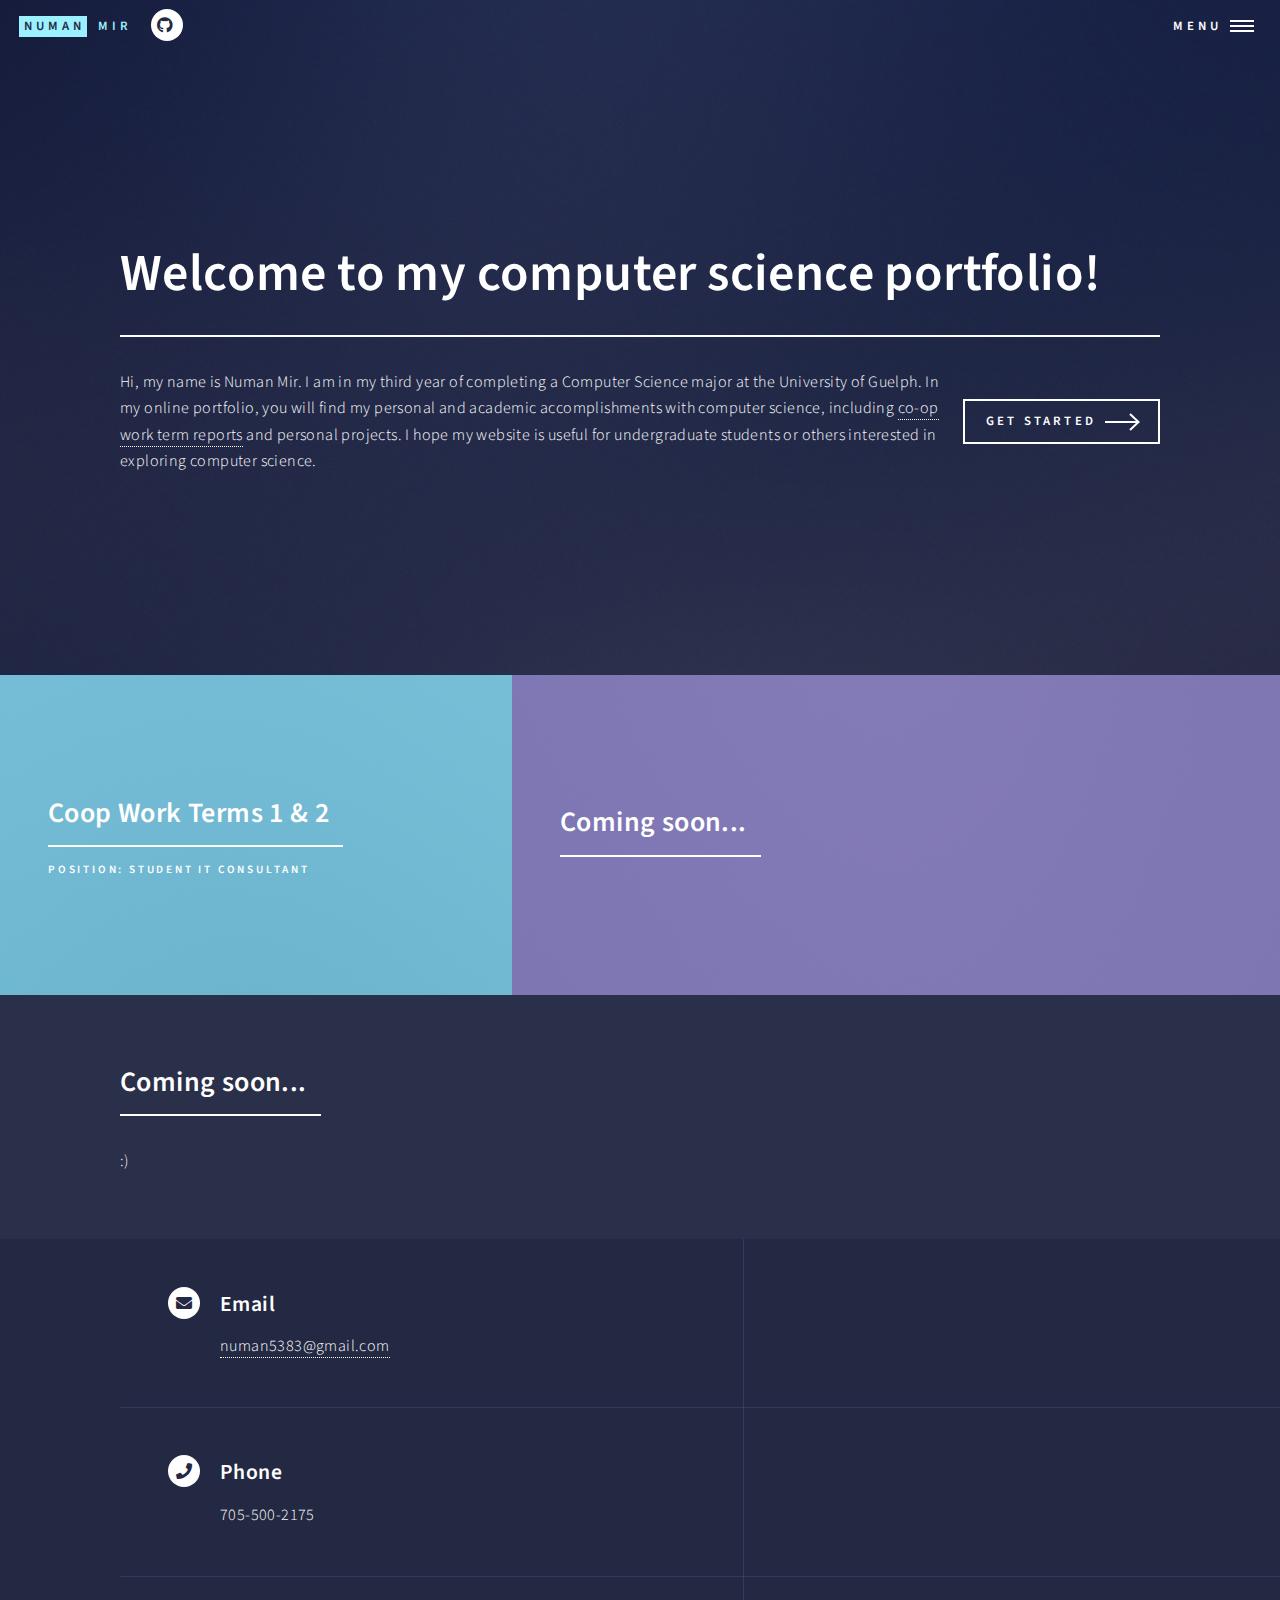
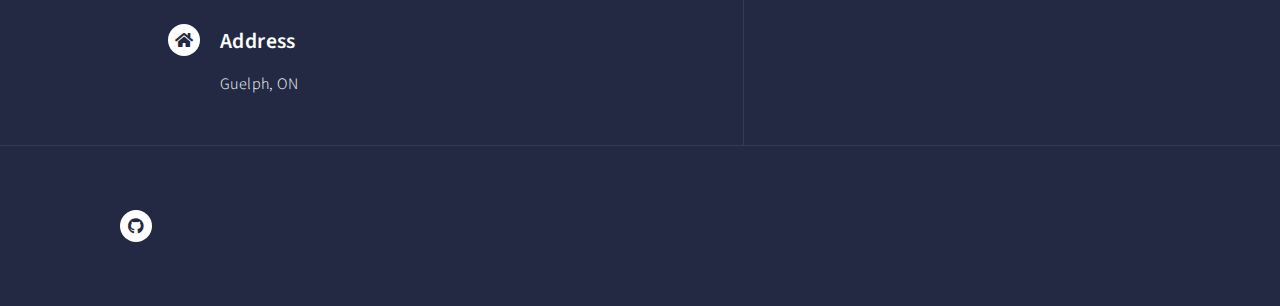
==== commit 1f17dfab: "finishing coop work term" ====
--- a/index.html
+++ b/index.html
@@ -47,8 +47,8 @@
 								<h1>Welcome to my computer science portfolio!</h1>
 							</header>
 							<div class="content">
-								<h20>Hi, my name is Numan Mir and I am in my third year of completing a Computer Science major at the University of Guelph. 
-								In my online portfolio, you will find my personal experiences with computer science, including <a href="wt1_2.html" class="link">co-op work term reports</a>, and personal projects.
+								<h20>Hi, my name is Numan Mir. I am in my third year of completing a Computer Science major at the University of Guelph. 
+								In my online portfolio, you will find my personal and academic accomplishments with computer science, including <a href="wt1_2.html" class="link">co-op work term reports</a> and personal projects.
 								I hope my website is useful for undergraduate students or others interested in exploring computer science.
 								</h20>
 								<ul class="actions">
--- a/assets/css/main.css
+++ b/assets/css/main.css
@@ -1,10 +1,10 @@
 @import url(fontawesome-all.min.css);
 @import url("https://fonts.googleapis.com/css?family=Source+Sans+Pro:300,300italic,600,600italic");
 
-/*
-	Forty by HTML5 UP
-	html5up.net | @ajlkn
-	Free for personal and commercial use under the CCA 3.0 license (html5up.net/license)
+/*
+	Forty by HTML5 UP
+	html5up.net | @ajlkn
+	Free for personal and commercial use under the CCA 3.0 license (html5up.net/license)
 */
 
 html, body, div, span, applet, object,
@@ -17,7 +17,7 @@
 tfoot, thead, tr, th, td, article, aside,
 canvas, details, embed, figure, figcaption,
 footer, header, hgroup, menu, nav, output, ruby,
-section, summary, time, mark, audio, video {
+section, summary, time, mark, audio, video, tab {
 	margin: 0;
 	padding: 0;
 	border: 0;
@@ -2165,7 +2165,9 @@
 		display: inline-block;
 		position: relative;
 	}
-
+		.image img {
+		image-orientation: from-image;
+	}
 		.image img {
 			display: block;
 		}
@@ -2204,6 +2206,7 @@
 			display: block;
 			margin: 2.5em 0;
 			width: 100%;
+
 		}
 
 			.image.main img {
@@ -2212,7 +2215,7 @@
 
 			@media screen and (max-width: 736px) {
 
-				.image.main {
+				.image.main{
 					margin: 1.5em 0;
 				}
 
@@ -3415,7 +3418,7 @@
 			display: block;
 			height: 100%;
 			left: 0;
-			opacity: 0.85;
+			opacity: 0.55;
 			position: absolute;
 			top: 0;
 			width: 100%;
@@ -3495,7 +3498,7 @@
 		}
 
 		#banner.style2:after {
-			background-color: #8d82c4;
+			background-color: #307ED6;
 		}
 
 		#banner.style3:after {
@@ -3942,6 +3945,14 @@
 		visibility: visible;
 	}
 
+	.rotate90 {
+    -webkit-transform: rotate(90deg);
+    -moz-transform: rotate(90deg);
+    -o-transform: rotate(90deg);
+    -ms-transform: rotate(90deg);
+    transform: rotate(90deg);
+}
+
 		body.is-menu-visible #menu .inner {
 			-moz-transform: none;
 			-webkit-transform: none;
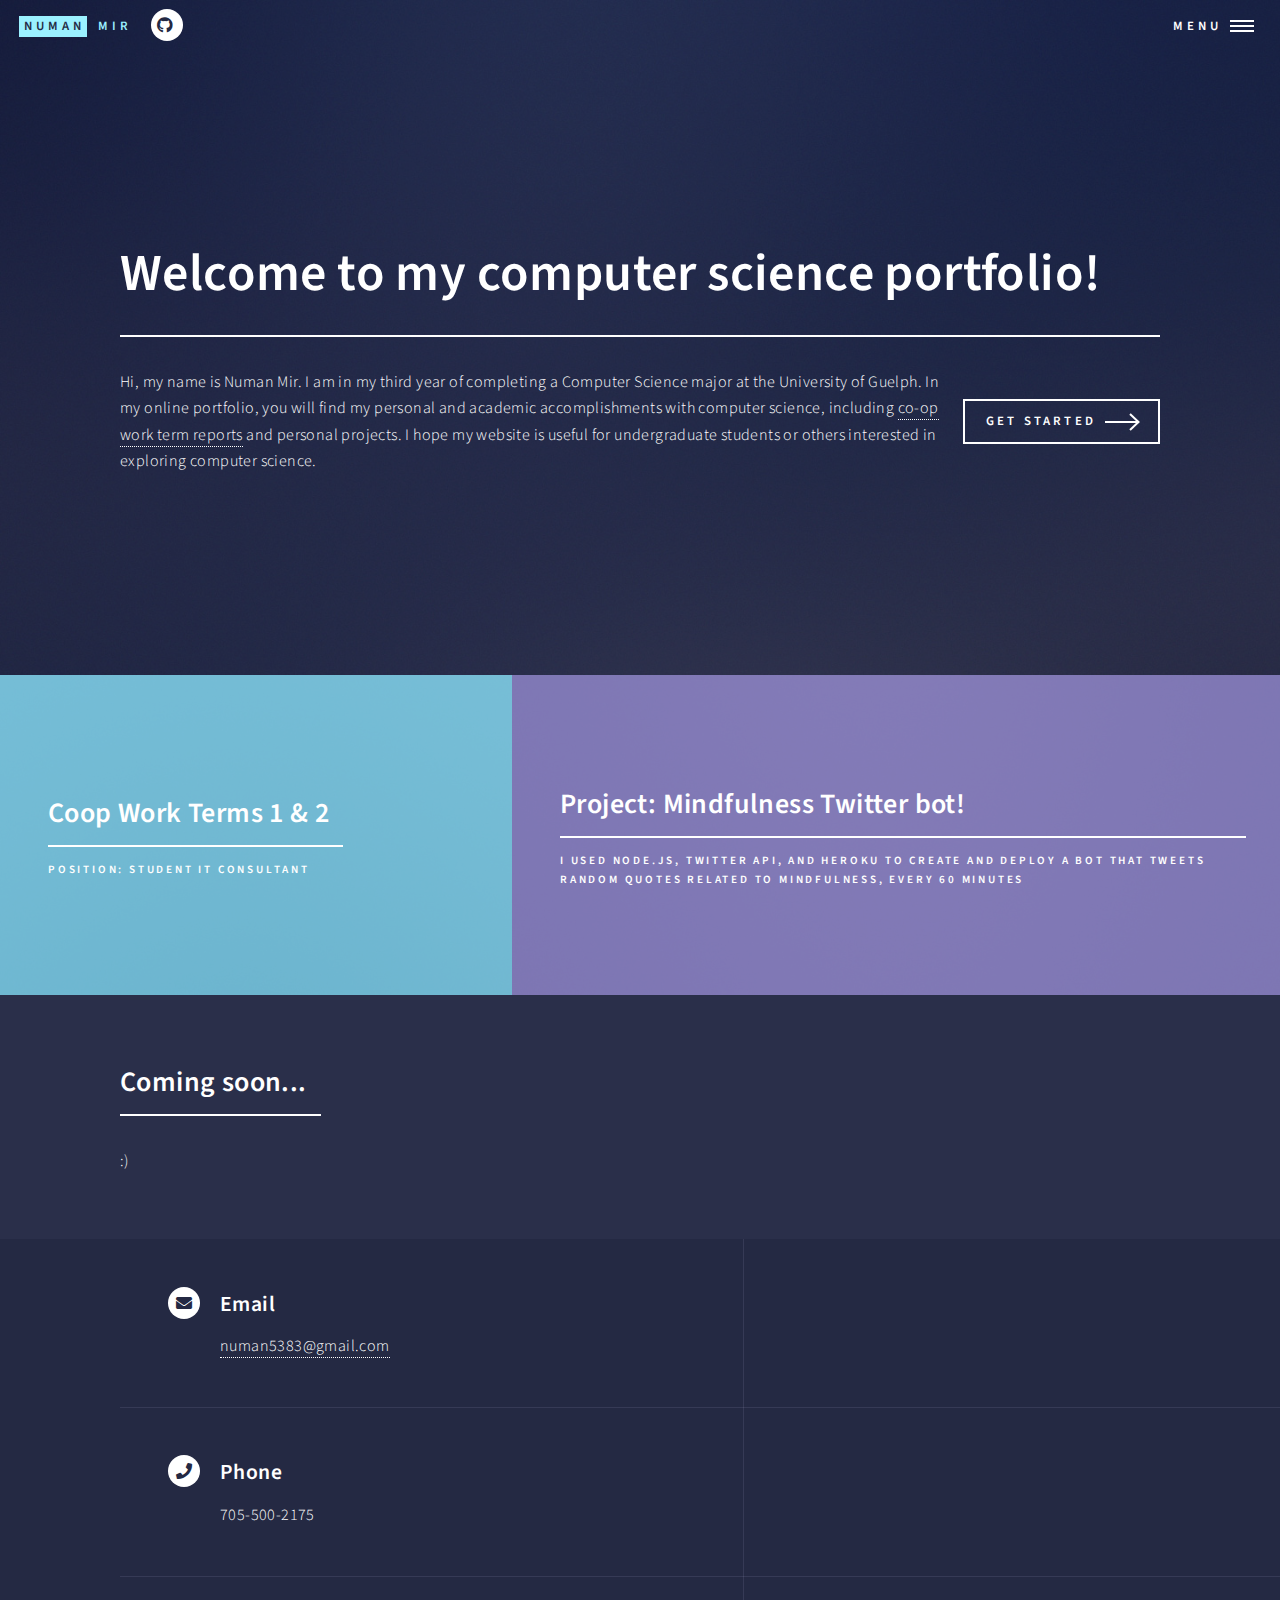
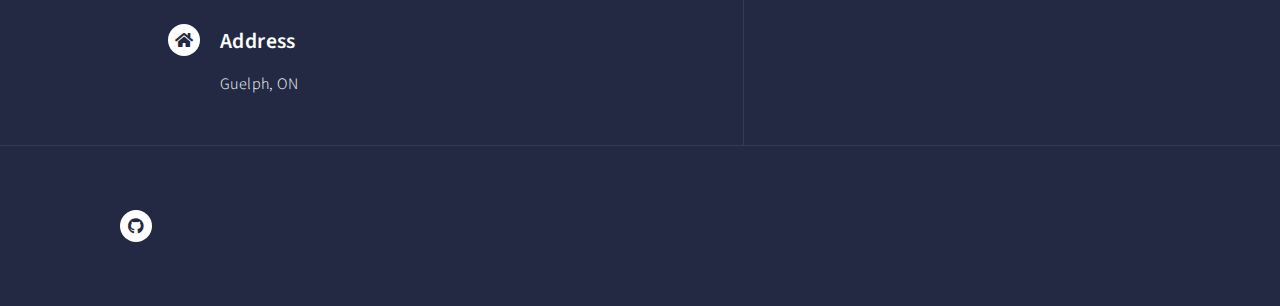
==== commit 0fe284b2: "adding link to twitter bot" ====
--- a/index.html
+++ b/index.html
@@ -77,7 +77,8 @@
 										<img src="images/pic02.jpg" alt="" />
 									</span>
 									<header class="major">
-										<h3>Coming soon...</h3>
+                                        <h3><a href="twitter.com/bot_mindfulness" class="link"></a>Project: Mindfulness Twitter bot!</h3>
+                                        <p> I used Node.js, Twitter API, and Heroku to create and deploy a bot that tweets random quotes related to mindfulness, every 60 minutes</p>
 									</header>
 								</article>
 							
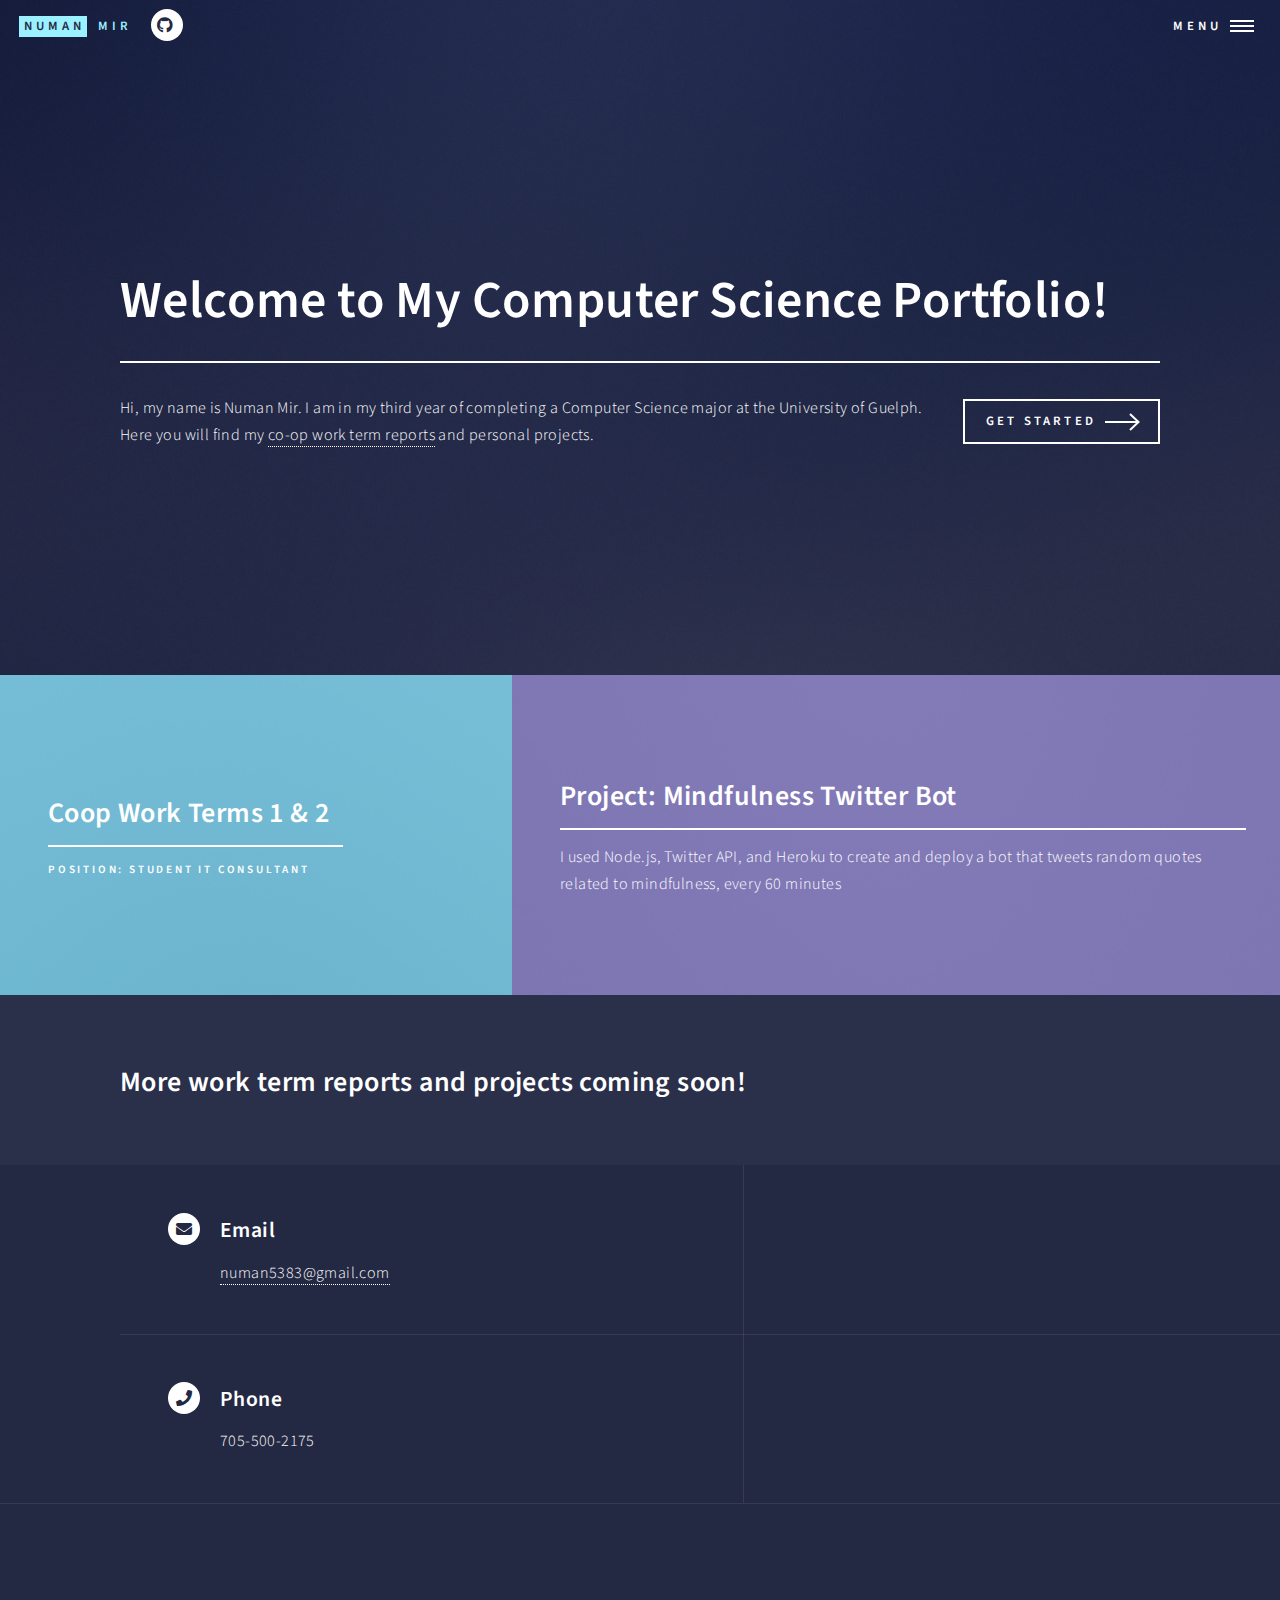
==== commit 0ac9dedc: "text edits, layout changes" ====
--- a/index.html
+++ b/index.html
@@ -44,12 +44,11 @@
 					<section id="banner" class="major">
 						<div class="inner">
 							<header class="major">
-								<h1>Welcome to my computer science portfolio!</h1>
+								<h1>Welcome to My Computer Science Portfolio!</h1>
 							</header>
 							<div class="content">
 								<h20>Hi, my name is Numan Mir. I am in my third year of completing a Computer Science major at the University of Guelph. 
-								In my online portfolio, you will find my personal and academic accomplishments with computer science, including <a href="wt1_2.html" class="link">co-op work term reports</a> and personal projects.
-								I hope my website is useful for undergraduate students or others interested in exploring computer science.
+								Here you will find my <a href="wt1_2.html" class="link">co-op work term reports</a> and personal projects.
 								</h20>
 								<ul class="actions">
 									<li><a href="#one" class="button next scrolly">Get Started</a></li>
@@ -77,9 +76,10 @@
 										<img src="images/pic02.jpg" alt="" />
 									</span>
 									<header class="major">
-                                        <h3><a href="twitter.com/bot_mindfulness" class="link"></a>Project: Mindfulness Twitter bot!</h3>
-                                        <p> I used Node.js, Twitter API, and Heroku to create and deploy a bot that tweets random quotes related to mindfulness, every 60 minutes</p>
-									</header>
+                                        <h3><a href="https://twitter.com/bot_mindfulness" class="link"></a>Project: Mindfulness Twitter Bot</h3>
+                                        
+                                        <h20> I used Node.js, Twitter API, and Heroku to create and deploy a bot that tweets random quotes related to mindfulness, every 60 minutes</h20>
+                                    </header>
 								</article>
 							
 							</section>
@@ -87,10 +87,10 @@
 						<!-- Two -->
 							<section id="two">
 								<div class="inner">
-									<header class="major">
-										<h2>Coming soon...</h2>
+									<header>
+										<h2>More work term reports and projects coming soon!</h2>
 									</header>
-									<p>:)</p>
+									<!-- <p>:)</p> -->
 									
 								</div>
 							</section>
@@ -137,13 +137,13 @@
 										<span>705-500-2175</span>
 									</div>
 								</section>
-								<section>
+								<!-- <section>
 									<div class="contact-method">
 										<span class="icon solid alt fa-home"></span>
 										<h3>Address</h3>
 										<span>Guelph, ON</span>
 									</div>
-								</section>
+								</section> -->
 							</section>
 						</div>
 					</section>
@@ -156,7 +156,7 @@
 								<li><a href="#" class="icon brands alt fa-facebook-f"><span class="label">Facebook</span></a></li>
 								<li><a href="#" class="icon brands alt fa-instagram"><span class="label">Instagram</span></a></li> 
 								<li><a href="#" class="icon brands alt fa-linkedin-in"><span class="label">LinkedIn</span></a></li>-->
-								<li><a href="#" class="icon brands alt fa-github"><span class="label">GitHub</span></a></li>
+								<!-- <li><a href="#" class="icon brands alt fa-github"><span class="label">GitHub</span></a></li> -->
 								
 							</ul>
 							
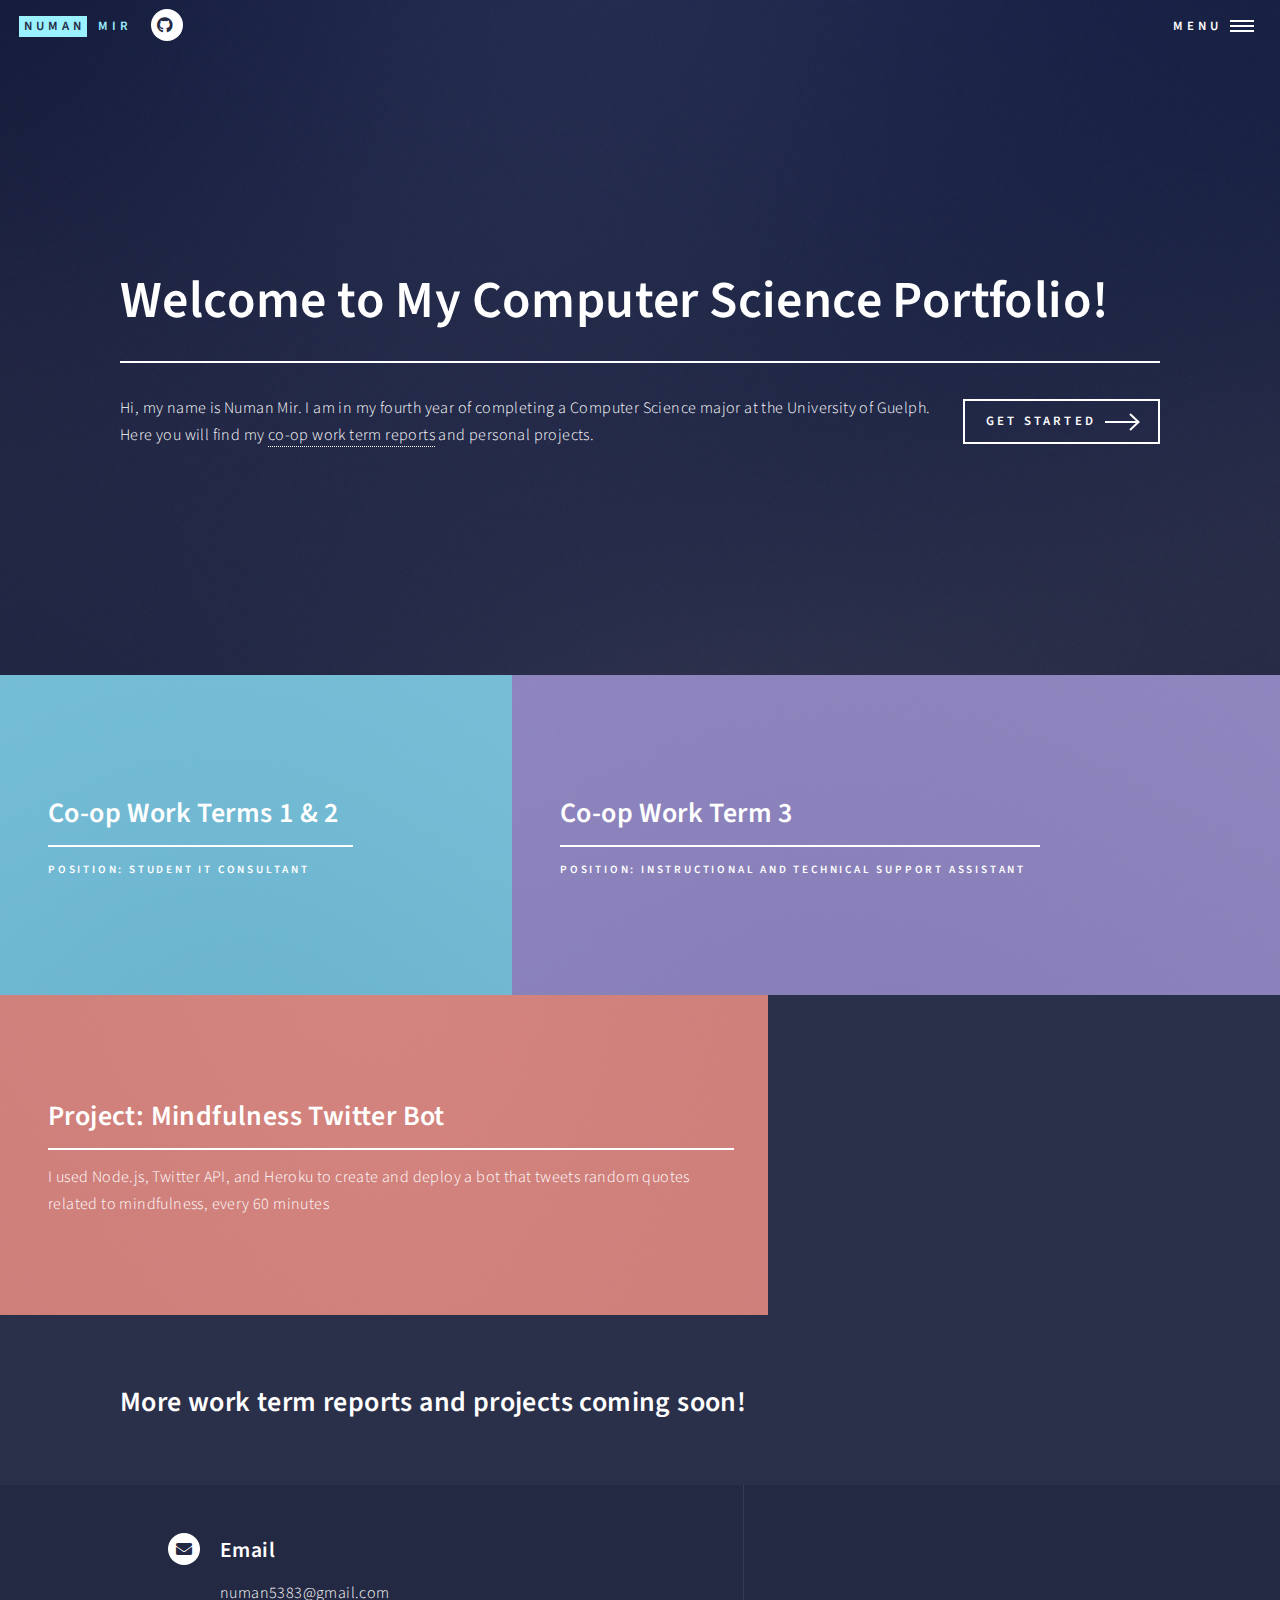
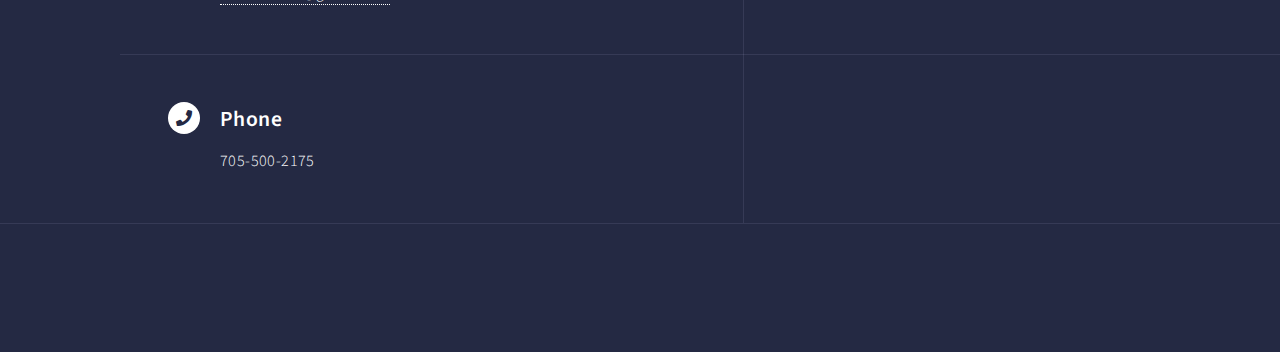
==== commit 68deb14b: "adding work term 3 page" ====
--- a/index.html
+++ b/index.html
@@ -27,7 +27,7 @@
 					<nav id="menu">
 						<ul class="links">
 							<li><a href="index.html">Home</a></li>
-							<li><a href="wt1_2.html">Co-op Work Terms</a></li>
+							<li><a href="wt1_2.html">Co-op Work Terms</a></li> <!-- link to a page with only co-op work terms-->
 							<!--
 							<li><a href="generic.html">Generic</a></li>
 							<li><a href="elements.html">Elements</a></li> 
@@ -47,9 +47,8 @@
 								<h1>Welcome to My Computer Science Portfolio!</h1>
 							</header>
 							<div class="content">
-								<h20>Hi, my name is Numan Mir. I am in my third year of completing a Computer Science major at the University of Guelph. 
-								Here you will find my <a href="wt1_2.html" class="link">co-op work term reports</a> and personal projects.
-								</h20>
+								<h20>Hi, my name is Numan Mir. I am in my fourth year of completing a Computer Science major at the University of Guelph. 
+								Here you will find my <a href="wt1_2.html" class="link">co-op work term reports</a> and personal projects.</h20> <!-- change to co-op general page-->
 								<ul class="actions">
 									<li><a href="#one" class="button next scrolly">Get Started</a></li>
 								</ul>
@@ -67,20 +66,33 @@
 										<img src="images/pic01.jpg" alt="" />
 									</span>
 									<header class="major">
-										<h3><a href="wt1_2.html" class="link">Coop Work Terms 1 & 2</a></h3>
+										<h3><a href="wt1_2.html" class="link">Co-op Work Terms 1 & 2</a></h3>
 										<p>Position: Student IT Consultant</p>
 									</header>
-								</article>
+                </article>
+
+                <article>
+									<span class="image">
+										<img src="images/pic01.jpg" alt="" />
+									</span>
+									<header class="major">
+										<h3><a href="wt3.html" class="link">Co-op Work Term 3</a></h3>
+										<p>Position: Instructional and Technical Support Assistant</p>
+									</header>
+                </article>
+                
 								<article>
 									<span class="image">
 										<img src="images/pic02.jpg" alt="" />
 									</span>
 									<header class="major">
-                                        <h3><a href="https://twitter.com/bot_mindfulness" class="link"></a>Project: Mindfulness Twitter Bot</h3>
-                                        
-                                        <h20> I used Node.js, Twitter API, and Heroku to create and deploy a bot that tweets random quotes related to mindfulness, every 60 minutes</h20>
-                                    </header>
-								</article>
+                    <h3><a href="https://twitter.com/bot_mindfulness" class="link"></a>Project: Mindfulness Twitter Bot</h3>
+                    <h20> I used Node.js, Twitter API, and Heroku to create and deploy a bot that tweets random quotes related to mindfulness, every 60 minutes</h20>
+                  </header>
+                </article>
+                
+                <!-- add Snake?-->
+
 							
 							</section>
 
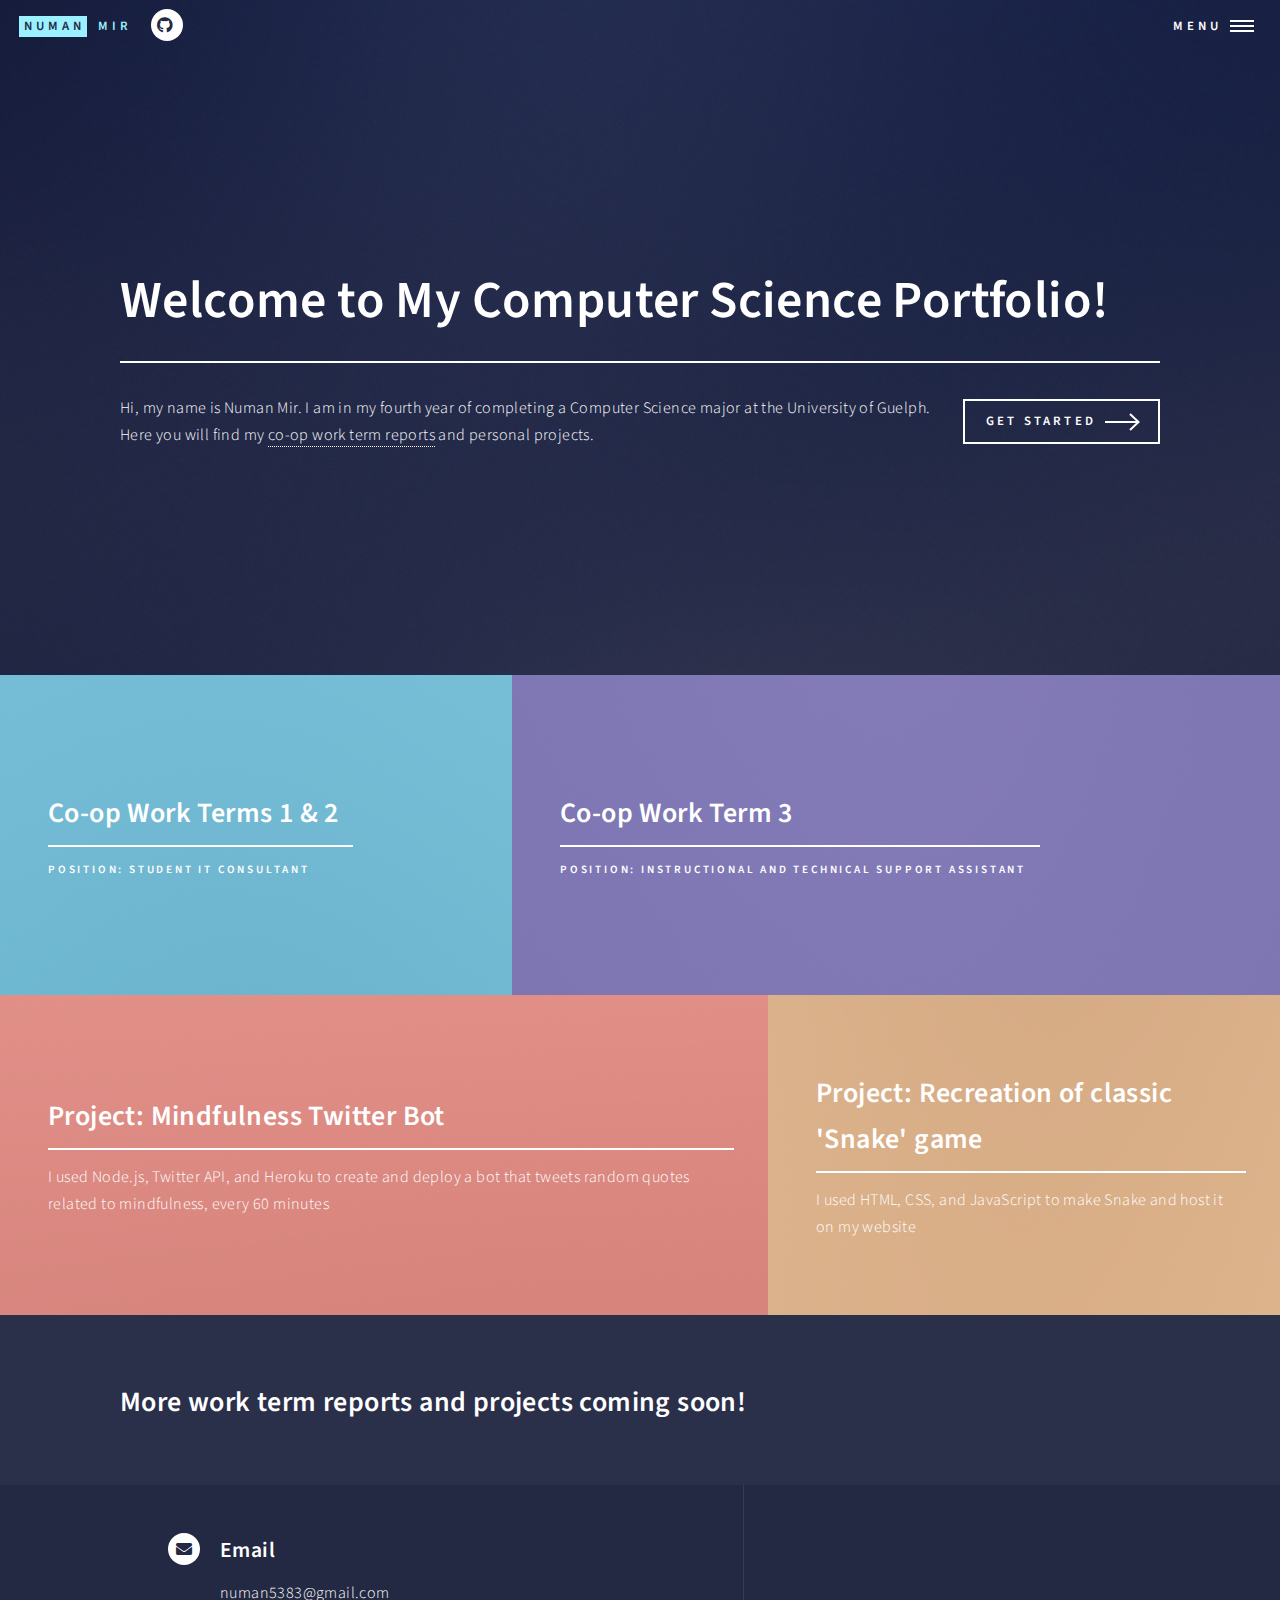
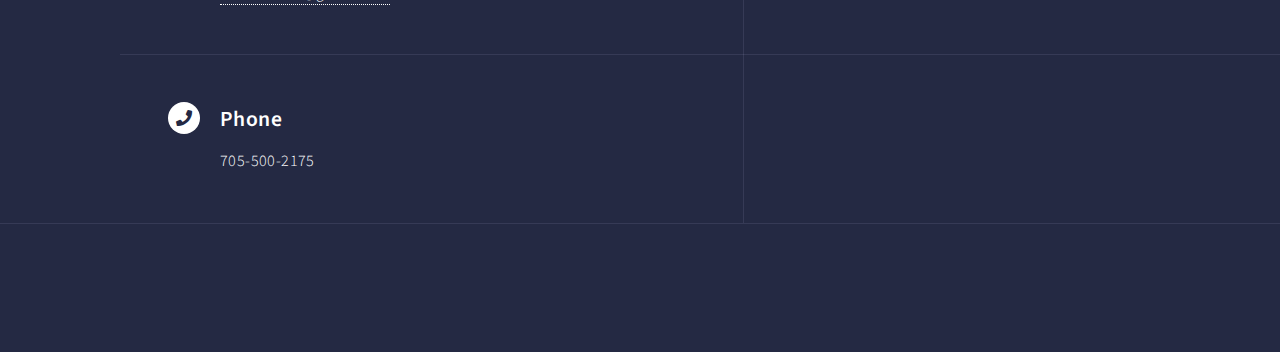
==== commit fb84b854: "adding Snake link" ====
--- a/index.html
+++ b/index.html
@@ -73,7 +73,7 @@
 
                 <article>
 									<span class="image">
-										<img src="images/pic01.jpg" alt="" />
+										<img src="images/pic02.jpg" alt="" />
 									</span>
 									<header class="major">
 										<h3><a href="wt3.html" class="link">Co-op Work Term 3</a></h3>
@@ -83,7 +83,7 @@
                 
 								<article>
 									<span class="image">
-										<img src="images/pic02.jpg" alt="" />
+										<img src="images/pic03.jpg" alt="" />
 									</span>
 									<header class="major">
                     <h3><a href="https://twitter.com/bot_mindfulness" class="link"></a>Project: Mindfulness Twitter Bot</h3>
@@ -92,6 +92,15 @@
                 </article>
                 
                 <!-- add Snake?-->
+                <article>
+									<span class="image">
+										<img src="images/pic04.jpg" alt="" />
+									</span>
+									<header class="major">
+                    <h3><a href="https://nmir120.github.io/Snake" class="link"></a>Project: Recreation of classic 'Snake' game</h3>
+                    <h20>I used HTML, CSS, and JavaScript to make Snake and host it on my website</h20>
+                  </header>
+                </article>
 
 							
 							</section>
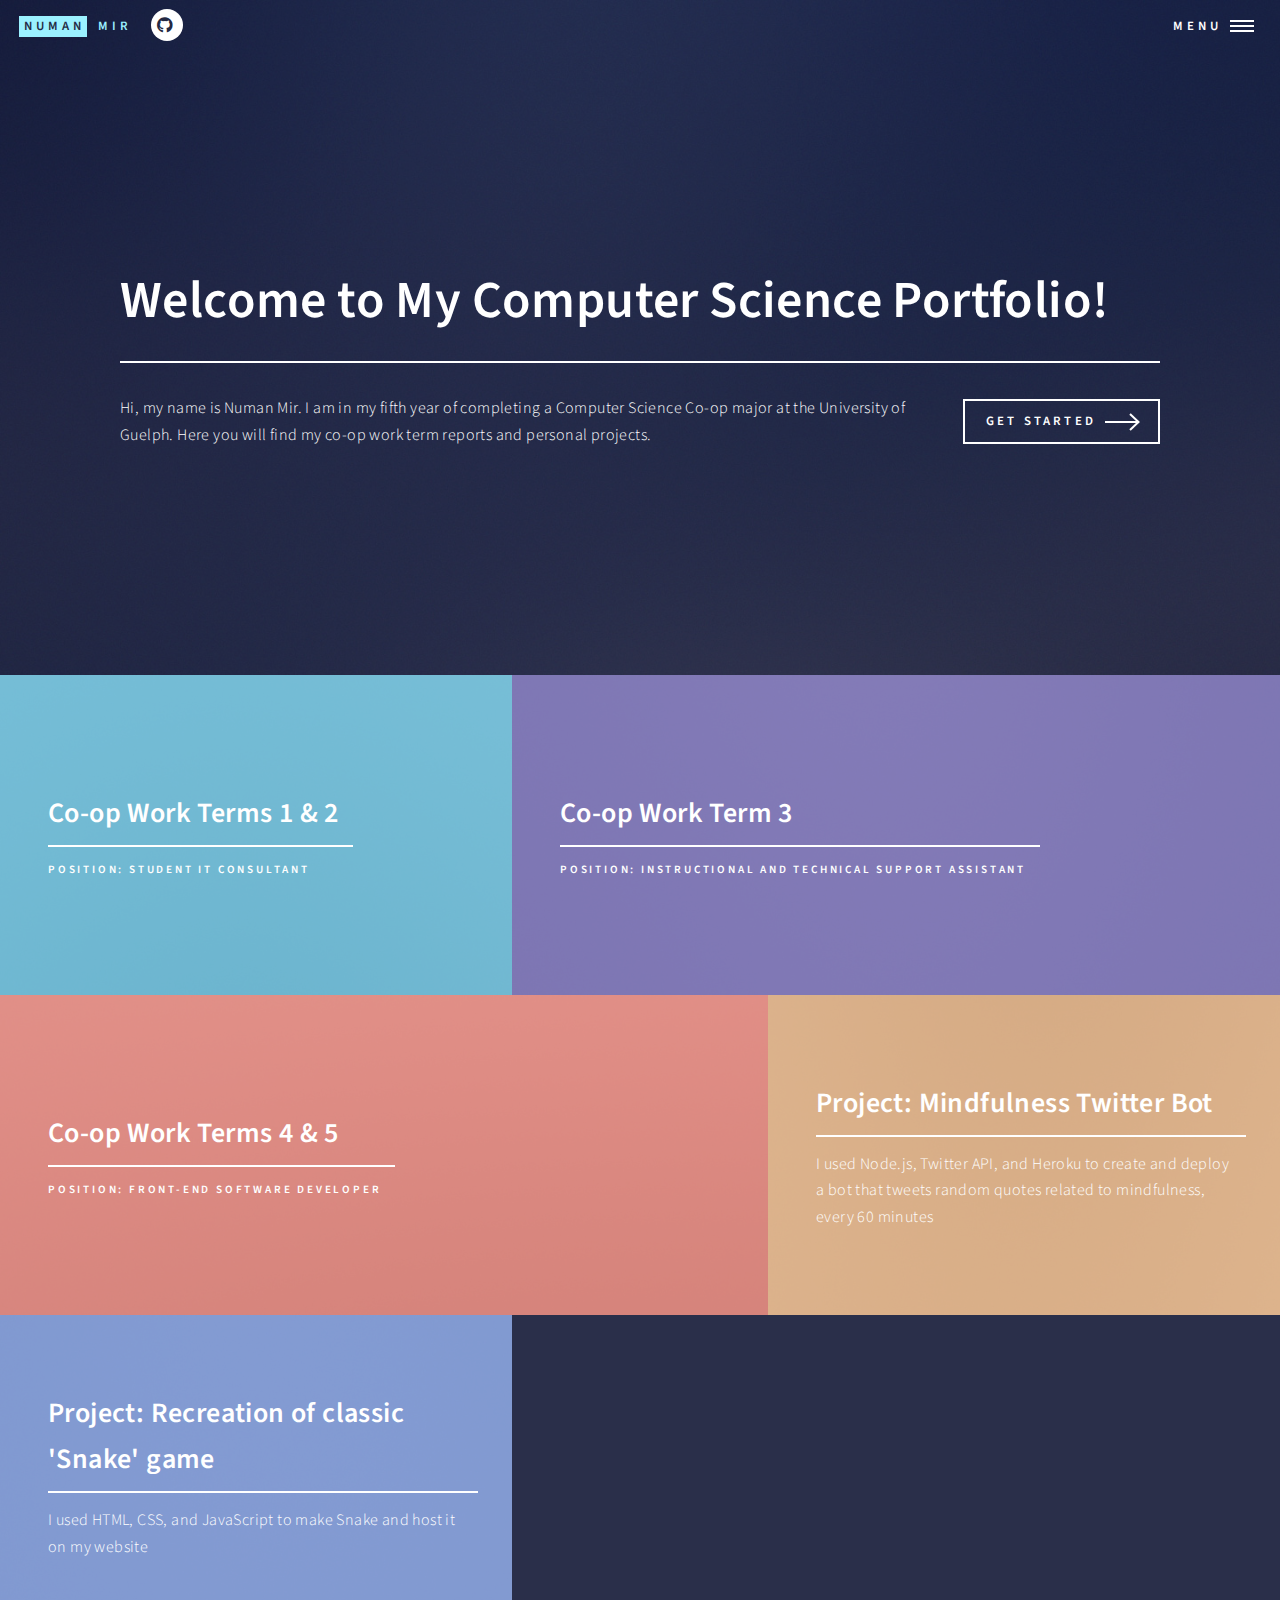
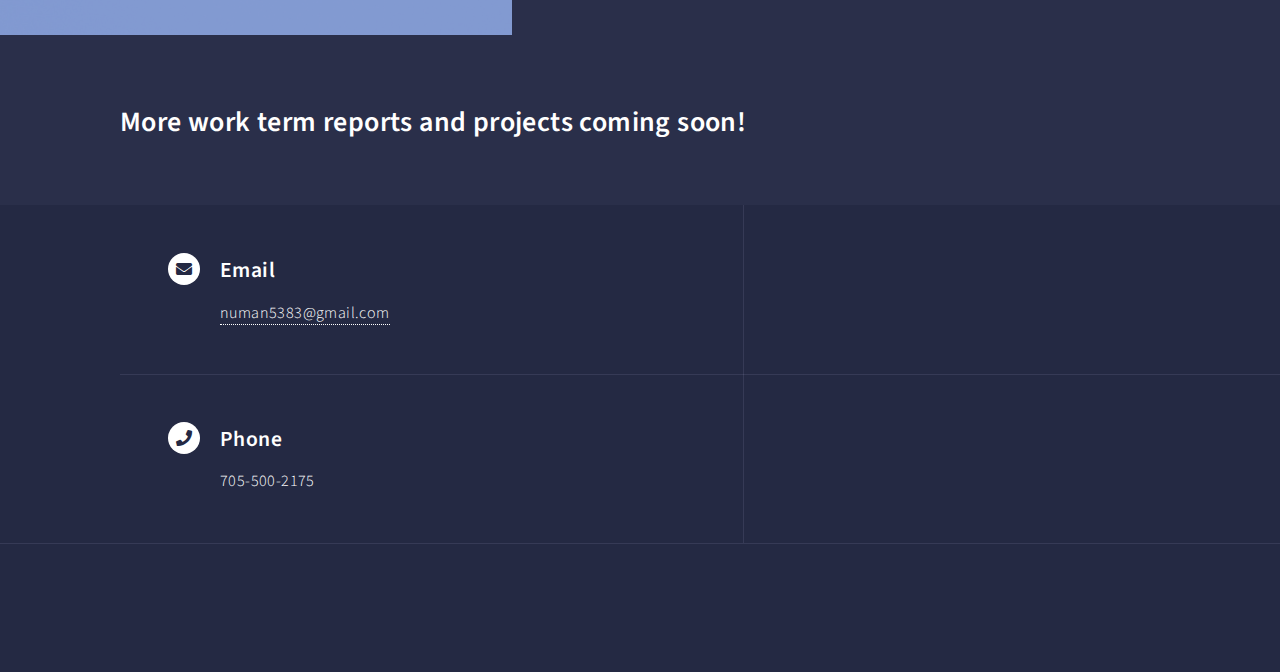
==== commit 227fce98: "adding work term 4 and 5" ====
--- a/index.html
+++ b/index.html
@@ -27,7 +27,9 @@
 					<nav id="menu">
 						<ul class="links">
 							<li><a href="index.html">Home</a></li>
-							<li><a href="wt1_2.html">Co-op Work Terms</a></li> <!-- link to a page with only co-op work terms-->
+							<li><a href="wt1_2.html">Co-op Work Terms 1 & 2</a></li>
+              <li><a href="wt3.html">Co-op Work Term 3</a></li>
+              <li><a href="wt4_5.html">Co-op Work Terms 4 & 5</a></li>
 							<!--
 							<li><a href="generic.html">Generic</a></li>
 							<li><a href="elements.html">Elements</a></li> 
@@ -47,8 +49,8 @@
 								<h1>Welcome to My Computer Science Portfolio!</h1>
 							</header>
 							<div class="content">
-								<h20>Hi, my name is Numan Mir. I am in my fourth year of completing a Computer Science major at the University of Guelph. 
-								Here you will find my <a href="wt1_2.html" class="link">co-op work term reports</a> and personal projects.</h20> <!-- change to co-op general page-->
+								<h20>Hi, my name is Numan Mir. I am in my fifth year of completing a Computer Science Co-op major at the University of Guelph. 
+								Here you will find my co-op work term reports and personal projects.</h20> <!-- change to co-op general page-->
 								<ul class="actions">
 									<li><a href="#one" class="button next scrolly">Get Started</a></li>
 								</ul>
@@ -80,10 +82,20 @@
 										<p>Position: Instructional and Technical Support Assistant</p>
 									</header>
                 </article>
+
+                <article>
+									<span class="image">
+										<img src="images/pic03.jpg" alt="" />
+									</span>
+									<header class="major">
+										<h3><a href="wt4_5.html" class="link">Co-op Work Terms 4 & 5</a></h3>
+										<p>Position: Front-end Software Developer</p>
+									</header>
+                </article>
                 
 								<article>
 									<span class="image">
-										<img src="images/pic03.jpg" alt="" />
+										<img src="images/pic04.jpg" alt="" />
 									</span>
 									<header class="major">
                     <h3><a href="https://twitter.com/bot_mindfulness" class="link"></a>Project: Mindfulness Twitter Bot</h3>
@@ -91,10 +103,9 @@
                   </header>
                 </article>
                 
-                <!-- add Snake?-->
                 <article>
 									<span class="image">
-										<img src="images/pic04.jpg" alt="" />
+										<img src="images/pic05.jpg" alt="" />
 									</span>
 									<header class="major">
                     <h3><a href="https://nmir120.github.io/Snake" class="link"></a>Project: Recreation of classic 'Snake' game</h3>
